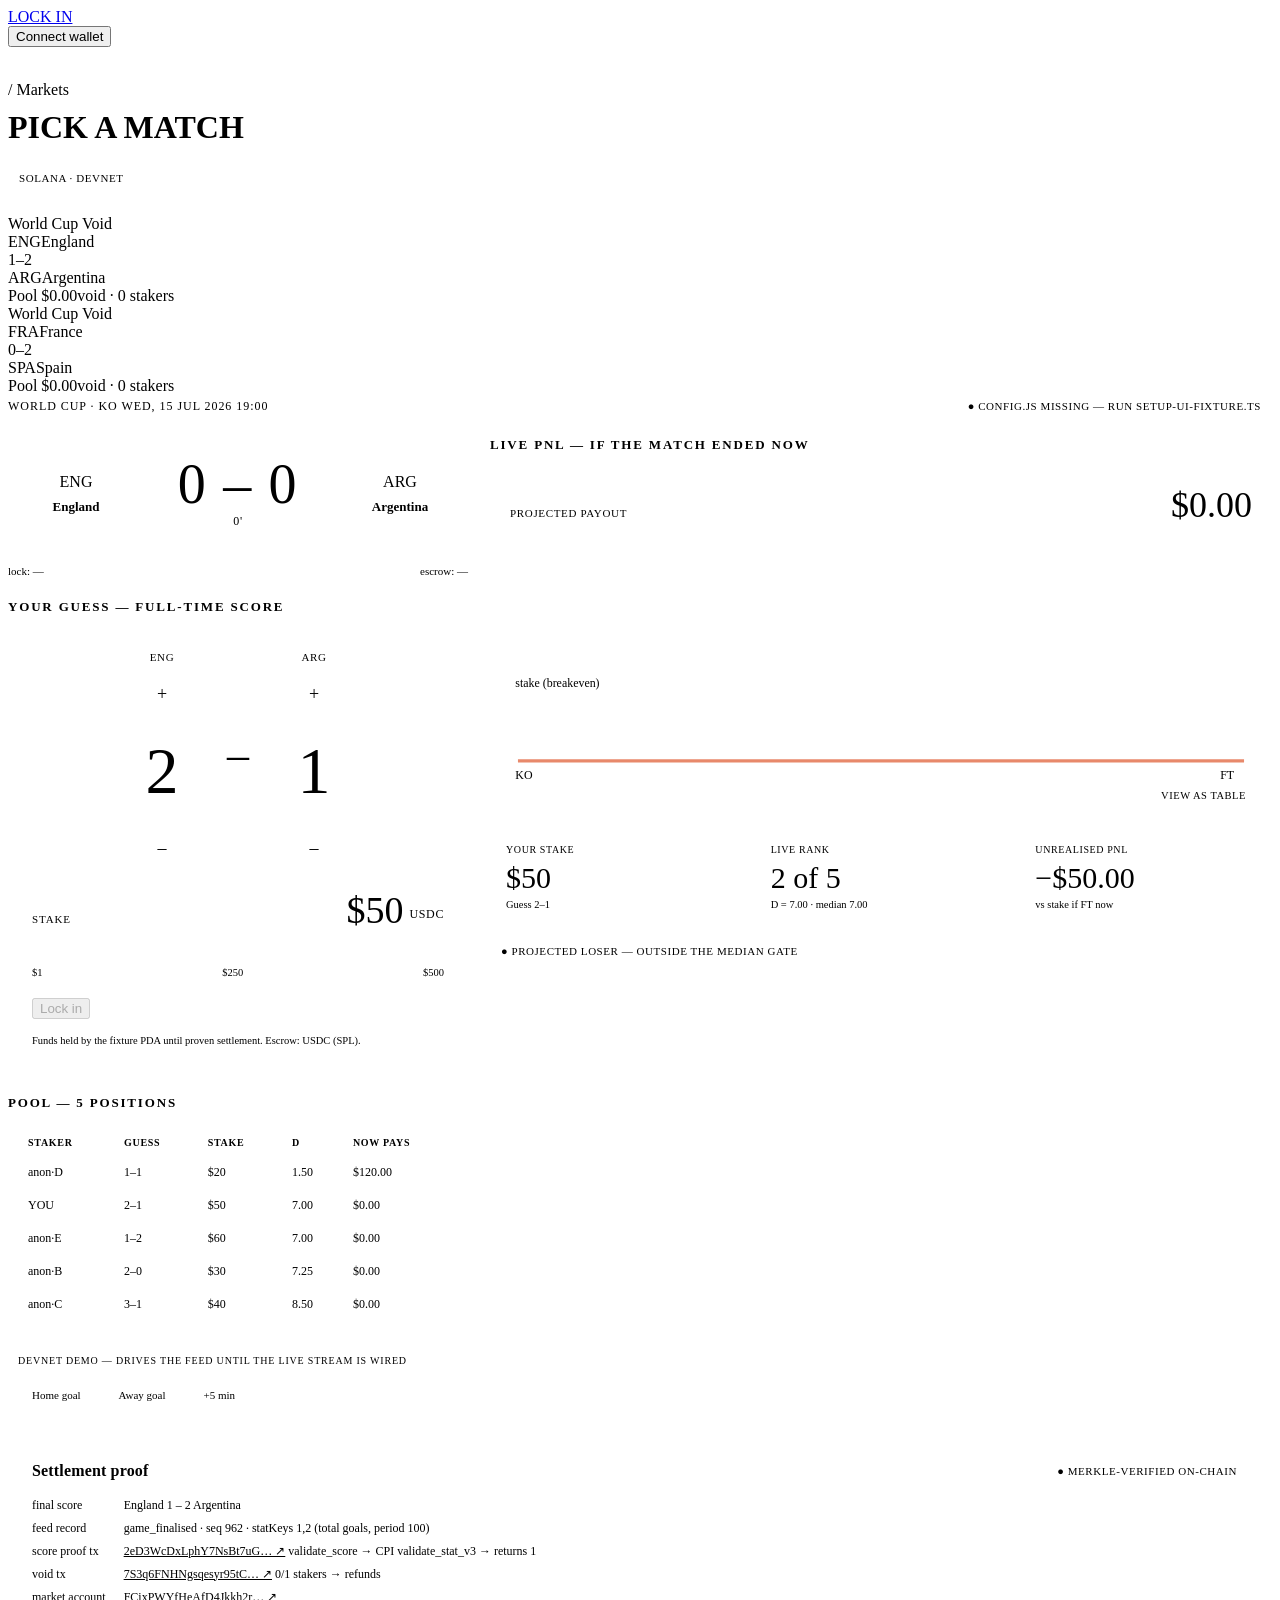
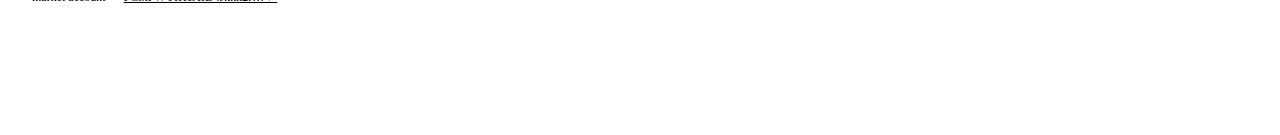
==== app/ui/app.html @ 77ba132b "Markets: drop demo/sample, sort live-first; fix wallet connect; wire crest logos - loadMarkets filte" ====
<!DOCTYPE html>
<html lang="en">
<head>
<meta charset="UTF-8">
<meta name="viewport" content="width=device-width, initial-scale=1.0">
<title>Lock In — markets</title>
<link rel="preconnect" href="https://fonts.googleapis.com">
<link rel="preconnect" href="https://api.fontshare.com" crossorigin>
<link href="https://fonts.googleapis.com/css2?family=Bebas+Neue&family=IBM+Plex+Mono:wght@400;500&display=swap" rel="stylesheet">
<link href="https://api.fontshare.com/v2/css?f[]=clash-display@400,500,600,700&display=swap" rel="stylesheet">
<link rel="stylesheet" href="style.css">
<style>
  .page{padding:34px 0 100px;}
  .empty{font-family:var(--mono);font-size:13px;color:var(--loss);padding:22px;border:1px solid var(--loss-dim);border-radius:14px;background:var(--loss-dim);}

  /* ---- crest logos (drop img/crest/<team-slug>.png; monogram shows until then) ---- */
  .crest{overflow:hidden;position:relative;}
  .crest .crest-logo{width:100%;height:100%;object-fit:contain;padding:7px;}
  .crest.noimg::after{content:attr(data-code);font-family:var(--display);}
  .crest.lg .crest-logo{padding:9px;}

  /* ---- badges the engine toggles (win / lose / neutral) ---- */
  .badge{display:inline-flex;align-items:center;gap:7px;font-family:var(--mono);font-size:11px;letter-spacing:.05em;
    padding:5px 11px;border-radius:20px;text-transform:uppercase;border:1px solid var(--line-2);color:var(--muted);background:var(--surface-2);}
  .badge.win{color:var(--accent);border-color:var(--accent-line);background:var(--accent-dim);}
  .badge.lose{color:var(--loss);border-color:var(--loss-dim);background:var(--loss-dim);}
  .badge.neutral{color:var(--muted);}

  /* ---- detail ---- */
  #detail{margin-top:var(--gap-section);scroll-margin-top:84px;}
  .mode-row{display:flex;align-items:center;justify-content:space-between;gap:14px;flex-wrap:wrap;margin-bottom:20px;}
  .mode-row .comp{font-family:var(--mono);font-size:12px;letter-spacing:.08em;text-transform:uppercase;color:var(--muted);}
  .app-grid{display:grid;grid-template-columns:minmax(0,460px) 1fr;gap:22px;align-items:start;}
  @media(max-width:940px){.app-grid{grid-template-columns:1fr;}}

  /* ---- scoreboard strip (signature) ---- */
  .scoreboard{
    background:var(--surface);border:1px solid var(--line);border-radius:var(--radius-lg);
    padding:22px 20px;display:flex;align-items:center;justify-content:space-between;gap:14px;margin-bottom:14px;
  }
  .team-mini{display:flex;flex-direction:column;align-items:center;gap:9px;width:96px;}
  .team-mini .tname{font-family:var(--sans);font-weight:600;font-size:13px;color:var(--text);text-align:center;line-height:1.15;}
  .board{text-align:center;}
  .live-score{font-family:var(--display);font-size:56px;line-height:.9;letter-spacing:.03em;}
  .clock{font-family:var(--mono);font-size:12px;color:var(--accent);display:block;margin-top:4px;letter-spacing:.06em;}
  .board-line{display:flex;gap:16px;justify-content:space-between;font-family:var(--mono);font-size:11px;color:var(--muted);margin-top:6px;}
  .board-line span b{color:var(--text);font-weight:500;}

  .section-label{font-family:var(--sans);font-weight:600;font-size:13px;letter-spacing:.14em;text-transform:uppercase;color:var(--muted);margin:22px 0 12px;}

  /* ---- picker ---- */
  .stake-card{background:var(--surface);border:1px solid var(--line);border-radius:var(--radius-lg);padding:24px;}
  .picker-row{display:flex;align-items:center;justify-content:center;gap:28px;}
  .picker-col{display:flex;flex-direction:column;align-items:center;gap:12px;}
  .picker-team{font-family:var(--mono);font-size:11px;color:var(--muted);letter-spacing:.06em;text-transform:uppercase;}
  .glide-btn{
    width:46px;height:38px;border-radius:10px;border:1px solid var(--line-2);cursor:pointer;
    background:var(--surface-2);color:var(--text);font-family:var(--display);font-size:18px;line-height:1;
    display:flex;align-items:center;justify-content:center;transition:border-color .14s,background .14s,color .14s;
  }
  .glide-btn:hover{border-color:var(--accent-line);color:var(--accent);}
  .glide-btn:active{background:var(--accent-dim);}
  .digit-shell{width:74px;height:92px;border-radius:14px;background:var(--bg-2);border:1px solid var(--line-2);
    display:flex;align-items:center;justify-content:center;overflow:hidden;}
  .digit{font-family:var(--display);font-size:66px;line-height:1;transition:transform .18s cubic-bezier(.2,.9,.3,1),opacity .18s;}
  .digit.rolling{transform:translateY(-16px);opacity:0;}
  .dash-sep{font-family:var(--display);font-size:44px;color:var(--muted-2);padding-bottom:8px;}

  /* ---- stake slider ---- */
  .stake-block{margin-top:24px;}
  .stake-head{display:flex;align-items:baseline;justify-content:space-between;margin-bottom:12px;}
  .stake-head .lab{font-family:var(--mono);font-size:11px;letter-spacing:.08em;text-transform:uppercase;color:var(--muted);}
  .stake-head .amt{font-family:var(--display);font-size:38px;line-height:1;}
  .stake-head .amt .u{font-family:var(--mono);font-size:12px;color:var(--accent);vertical-align:middle;margin-left:6px;letter-spacing:.05em;}
  input[type=range]{-webkit-appearance:none;appearance:none;width:100%;height:6px;border-radius:20px;background:var(--surface-2);outline:none;border:1px solid var(--line);}
  input[type=range]::-webkit-slider-thumb{-webkit-appearance:none;appearance:none;width:22px;height:22px;border-radius:50%;background:var(--accent);cursor:pointer;border:3px solid var(--bg);}
  input[type=range]::-moz-range-thumb{width:22px;height:22px;border-radius:50%;background:var(--accent);cursor:pointer;border:3px solid var(--bg);}
  input[type=range]:disabled{opacity:.5;}
  .slider-scale{display:flex;justify-content:space-between;font-family:var(--mono);font-size:10.5px;color:var(--muted-2);margin-top:8px;}
  .lock-note{margin-top:14px;font-family:var(--mono);font-size:10.5px;color:var(--muted-2);line-height:1.5;}

  /* ---- leaderboard ---- */
  .lb{width:100%;border-collapse:collapse;font-family:var(--mono);font-size:12px;}
  .lb th{font-size:10px;color:var(--muted-2);text-transform:uppercase;letter-spacing:.07em;text-align:left;padding:8px 10px;border-bottom:1px solid var(--line);}
  .lb td{padding:9px 10px;border-bottom:1px solid var(--line);color:var(--muted);}
  .lb tr:last-child td{border-bottom:none;}
  .lb tr.you td{color:var(--text);background:var(--accent-dim);}
  .lb .pos-ind{color:var(--accent);} .lb .neg-ind{color:var(--loss);}

  .demo-controls{margin-top:18px;padding-top:16px;border-top:1px solid var(--line);display:flex;gap:10px;flex-wrap:wrap;align-items:center;}
  .demo-controls .tag{font-family:var(--mono);font-size:10px;color:var(--muted-2);width:100%;margin-bottom:4px;text-transform:uppercase;letter-spacing:.08em;}
  .demo-btn{font-family:var(--mono);font-size:11px;padding:9px 14px;border-radius:9px;background:var(--surface-2);color:var(--muted);border:1px solid var(--line-2);cursor:pointer;transition:color .14s,border-color .14s;}
  .demo-btn:hover{color:var(--text);border-color:var(--muted);}

  /* ---- chart ---- */
  .graph-card{background:var(--surface);border:1px solid var(--line);border-radius:var(--radius-lg);padding:22px 20px 12px;position:relative;overflow:hidden;}
  .graph-card.flash-win::before,.graph-card.flash-lose::before{content:'';position:absolute;inset:0;pointer-events:none;animation:flash-fade .7s ease-out;}
  .graph-card.flash-win::before{background:var(--accent-dim);}
  .graph-card.flash-lose::before{background:var(--loss-dim);}
  @keyframes flash-fade{from{opacity:.7;}to{opacity:0;}}
  .graph-head{display:flex;justify-content:space-between;align-items:baseline;margin-bottom:10px;}
  .graph-head .label{font-family:var(--mono);font-size:11px;color:var(--muted);letter-spacing:.06em;text-transform:uppercase;}
  .graph-head .value{font-family:var(--display);font-size:36px;line-height:1;}
  .value.pos{color:var(--accent);} .value.neg{color:var(--loss);}
  svg{display:block;width:100%;height:auto;}
  .breakeven-line{stroke:var(--muted-2);stroke-width:1;stroke-dasharray:3 4;}
  .pnl-area{opacity:.5;}
  .pnl-line{fill:none;stroke-width:2.5;}
  .goal-marker{stroke:var(--text);stroke-width:1;stroke-dasharray:2 3;opacity:.4;}
  .goal-label{font-family:var(--mono);font-size:9px;fill:var(--muted);}
  .axis-label{font-family:var(--mono);font-size:9px;fill:var(--muted-2);}
  .crosshair{stroke:var(--muted);stroke-width:1;stroke-dasharray:2 2;opacity:0;}
  .hover-dot{fill:var(--text);stroke:var(--bg);stroke-width:2;r:4;opacity:0;}
  .chart-tip{position:absolute;pointer-events:none;opacity:0;transition:opacity .1s;background:var(--surface-2);border:1px solid var(--line-2);
    border-radius:9px;padding:7px 11px;font-family:var(--mono);font-size:11px;color:var(--text);white-space:nowrap;z-index:5;}
  .chart-tip .t-min{color:var(--muted);}
  .chart-actions{display:flex;justify-content:flex-end;margin-top:4px;}
  .link-btn{background:none;border:none;color:var(--muted-2);font-family:var(--mono);font-size:10.5px;cursor:pointer;letter-spacing:.05em;text-transform:uppercase;}
  .link-btn:hover{color:var(--muted);}
  .pnl-table{width:100%;border-collapse:collapse;font-family:var(--mono);font-size:11.5px;margin-top:8px;display:none;}
  .pnl-table th,.pnl-table td{text-align:right;padding:6px 9px;border-bottom:1px solid var(--line);color:var(--muted);}
  .pnl-table th{color:var(--muted-2);text-transform:uppercase;font-size:10px;letter-spacing:.06em;}
  .pnl-table td:first-child,.pnl-table th:first-child{text-align:left;}

  /* ---- stat cards ---- */
  .card-row{display:grid;grid-template-columns:repeat(3,1fr);gap:12px;margin-top:14px;}
  @media(max-width:520px){.card-row{grid-template-columns:1fr;}}
  .pnl-card{background:var(--surface);border:1px solid var(--line);border-radius:14px;padding:16px;}
  .pnl-card .k{font-family:var(--mono);font-size:10px;color:var(--muted);letter-spacing:.06em;text-transform:uppercase;margin-bottom:8px;}
  .pnl-card .v{font-family:var(--display);font-size:30px;line-height:1;}
  .pnl-card .v.pos{color:var(--accent);} .pnl-card .v.neg{color:var(--loss);}
  .pnl-card .sub{font-size:10.5px;color:var(--muted-2);margin-top:6px;font-family:var(--mono);}

  /* ---- proof (bottom) ---- */
  #proofPanel{margin-top:22px;}
  .proof-inner{background:var(--surface);border:1px solid var(--line);border-radius:var(--radius-lg);padding:22px 24px;font-family:var(--mono);font-size:12px;}
  .proof-head{display:flex;justify-content:space-between;align-items:center;margin-bottom:16px;gap:12px;flex-wrap:wrap;}
  .proof-head .t{font-family:var(--sans);font-weight:600;font-size:16px;letter-spacing:.01em;color:var(--text);}
  #proofRows{display:grid;grid-template-columns:auto 1fr;gap:8px 18px;color:var(--muted);word-break:break-all;}

  /* ---- wallet + toast ---- */
  .wallet-chip{display:inline-flex;align-items:center;gap:9px;background:var(--surface-2);border:1px solid var(--line-2);border-radius:11px;padding:9px 14px;font-family:var(--mono);font-size:12px;color:var(--text);}
  .wallet-chip .dot{width:7px;height:7px;border-radius:50%;background:var(--accent);}
  .wallet-chip button{background:none;border:none;color:var(--muted-2);cursor:pointer;font-size:14px;padding:0 0 0 4px;}
  .toast{position:fixed;bottom:26px;left:50%;transform:translateX(-50%) translateY(8px);background:var(--surface-2);border:1px solid var(--line-2);
    border-radius:12px;padding:13px 20px;font-family:var(--mono);font-size:12px;color:var(--text);opacity:0;pointer-events:none;
    transition:opacity .2s,transform .2s;z-index:100;max-width:90vw;}
  .toast.show{opacity:1;transform:translateX(-50%) translateY(0);}

  /* ---- small screens: keep everything inside the viewport ---- */
  @media(max-width:520px){
    .match{padding:18px;}
    .match-teams{gap:10px;}
    .match-score{min-width:50px;font-size:30px;}
    .match-side .tname{font-size:14px;}
    .lb{font-size:11px;} .lb th,.lb td{padding:7px 6px;}
    .lb-wrap{overflow-x:auto;-webkit-overflow-scrolling:touch;}
    .digit-shell{width:64px;height:80px;} .digit{font-size:56px;}
  }
</style>
</head>
<body>

<nav class="nav">
  <div class="container nav-inner">
    <a href="index.html" class="logo"><span class="mark"></span>LOCK&nbsp;IN</a>
    <div class="nav-links">
      <span id="walletArea">
        <button class="btn ghost sm" id="connectBtn" onclick="connectWallet()">Connect wallet</button>
      </span>
    </div>
  </div>
</nav>

<div class="container page">

  <!-- ============ MARKET LIST ============ -->
  <div class="head-row" style="margin-bottom:26px;">
    <div>
      <span class="eyebrow"><span class="tick">/</span> Markets</span>
      <h1 class="section-title" style="margin-top:10px;">PICK A MATCH</h1>
    </div>
    <span class="badge neutral" id="listNet">Solana · Devnet</span>
  </div>

  <div class="match-grid" id="marketList">
    <div class="empty">Loading markets…</div>
  </div>

  <!-- ============ DETAIL (opens when a match is chosen) ============ -->
  <section id="detail">
    <div class="mode-row">
      <span class="comp" id="compLabel">World Cup 2026</span>
      <span class="badge neutral" id="marketStatus">● reading chain…</span>
    </div>

    <div class="app-grid">

      <!-- LEFT: scoreboard + your position -->
      <div>
        <div class="scoreboard">
          <div class="team-mini"><span class="crest crest-h">MEX</span><span class="tname">Mexico</span></div>
          <div class="board">
            <div class="live-score" id="liveScoreDisplay">1 – 0</div>
            <span class="clock" id="clockDisplay">62'</span>
          </div>
          <div class="team-mini"><span class="crest crest-a">USA</span><span class="tname">United States</span></div>
        </div>
        <div class="board-line">
          <span id="marketLock">lock: —</span>
          <span id="marketEscrow">escrow: —</span>
        </div>

        <div class="section-label">Your guess — full-time score</div>
        <div class="stake-card">
          <div class="picker-row">
            <div class="picker-col">
              <span class="picker-team">MEX</span>
              <button class="glide-btn" onclick="adjust('home',1)" aria-label="home up">+</button>
              <div class="digit-shell"><span class="digit" id="homeDigit">2</span></div>
              <button class="glide-btn" onclick="adjust('home',-1)" aria-label="home down">–</button>
            </div>
            <div class="dash-sep">–</div>
            <div class="picker-col">
              <span class="picker-team">USA</span>
              <button class="glide-btn" onclick="adjust('away',1)" aria-label="away up">+</button>
              <div class="digit-shell"><span class="digit" id="awayDigit">1</span></div>
              <button class="glide-btn" onclick="adjust('away',-1)" aria-label="away down">–</button>
            </div>
          </div>

          <div class="stake-block">
            <div class="stake-head">
              <span class="lab">Stake</span>
              <span class="amt">$<span id="stakeVal">50</span><span class="u">USDC</span></span>
            </div>
            <input type="range" id="stakeInput" min="1" max="500" step="1" value="50" oninput="onStakeChange()">
            <div class="slider-scale"><span>$1</span><span>$250</span><span>$500</span></div>
            <button class="btn block" id="lockBtn" onclick="lockGuess()" style="margin-top:20px;">Lock in</button>
            <div class="lock-note">Funds held by the fixture PDA until proven settlement. Escrow: USDC (SPL).</div>
          </div>
        </div>

        <div class="section-label" id="poolLabel">Pool — 5 positions</div>
        <div class="card" style="padding:6px 10px;">
          <div class="lb-wrap">
          <table class="lb" id="lbTable">
            <thead><tr><th>Staker</th><th>Guess</th><th>Stake</th><th>D</th><th>Now pays</th></tr></thead>
            <tbody id="lbBody"></tbody>
          </table>
          </div>
          <div class="demo-controls">
            <span class="tag">Devnet demo — drives the feed until the live stream is wired</span>
            <button class="demo-btn" id="demoHomeBtn" onclick="simulateGoal('home')">Home goal</button>
            <button class="demo-btn" id="demoAwayBtn" onclick="simulateGoal('away')">Away goal</button>
            <button class="demo-btn" onclick="advanceClock()">+5 min</button>
          </div>
        </div>
      </div>

      <!-- RIGHT: live PnL -->
      <div>
        <div class="section-label" style="margin-top:0;">Live PnL — if the match ended now</div>
        <div class="graph-card" id="graphCard">
          <div class="graph-head">
            <span class="label">Projected payout</span>
            <span class="value pos" id="graphValue">+$0.00</span>
          </div>
          <div style="position:relative;">
            <svg viewBox="0 0 560 190" id="pnlSvg">
              <defs>
                <linearGradient id="fillGrad" x1="0" y1="0" x2="0" y2="1">
                  <stop offset="0%" stop-color="#37E37E" stop-opacity="0.25"/>
                  <stop offset="100%" stop-color="#37E37E" stop-opacity="0"/>
                </linearGradient>
              </defs>
              <line class="breakeven-line" x1="0" y1="120" x2="560" y2="120"/>
              <text x="4" y="116" class="axis-label">stake (breakeven)</text>
              <g id="goalMarks"></g>
              <path id="pnlArea" class="pnl-area" fill="url(#fillGrad)" d=""/>
              <path id="pnlLine" class="pnl-line" stroke="#37E37E" d=""/>
              <line id="crossV" class="crosshair" x1="0" y1="12" x2="0" y2="172"/>
              <circle id="hoverDot" class="hover-dot" cx="0" cy="0"/>
              <text x="4" y="186" class="axis-label">KO</text>
              <text x="536" y="186" class="axis-label">FT</text>
              <rect id="hitLayer" x="0" y="0" width="560" height="190" fill="transparent"/>
            </svg>
            <div class="chart-tip" id="chartTip"></div>
          </div>
          <div class="chart-actions">
            <button class="link-btn" onclick="toggleTable()" id="tableToggle">View as table</button>
          </div>
          <table class="pnl-table" id="pnlTable">
            <thead><tr><th>Minute</th><th>Score</th><th>Payout</th><th>PnL</th></tr></thead>
            <tbody id="pnlTableBody"></tbody>
          </table>
        </div>

        <div class="card-row">
          <div class="pnl-card">
            <div class="k">Your stake</div>
            <div class="v" id="stakeCard">$50</div>
            <div class="sub" id="guessCard">Guess 2–1</div>
          </div>
          <div class="pnl-card">
            <div class="k">Live rank</div>
            <div class="v pos" id="rankValue">—</div>
            <div class="sub" id="rankSub">—</div>
          </div>
          <div class="pnl-card">
            <div class="k">Unrealised PnL</div>
            <div class="v" id="pnlCard">—</div>
            <div class="sub">vs stake if FT now</div>
          </div>
        </div>

        <div style="margin-top:14px;"><span class="badge neutral" id="statusBadge">● waiting for first render</span></div>
      </div>
    </div>

    <!-- proof at the very bottom -->
    <div id="proofPanel" style="display:none;">
      <div class="proof-inner">
        <div class="proof-head">
          <span class="t">Settlement proof</span>
          <span class="badge win">● Merkle-verified on-chain</span>
        </div>
        <div id="proofRows"></div>
      </div>
    </div>
  </section>

</div>

<div class="toast" id="toast"></div>

<script src="web3.iife.min.js"></script>
<script src="config.js"></script>
<script>
/* ================= wallet (connect wallet — no email/Google) ================= */
let walletPubkey = null;
const C = window.PP_CONFIG || {};
const W3 = window.solanaWeb3;
const DEVNET_RPC = C.RPC || "https://api.devnet.solana.com";
const conn = W3 ? new W3.Connection(DEVNET_RPC, "confirmed") : null;

const TOKEN_PROGRAM = W3 && new W3.PublicKey("TokenkegQfeZyiNwAJbNbGKPFXCWuBvf9Ss623VQ5DA");
const ATA_PROGRAM   = W3 && new W3.PublicKey("ATokenGPvbdGVxr1b2hvZbsiqW5xWH25efTNsLJA8knL");

function u64le(n){ const b=new Uint8Array(8); new DataView(b.buffer).setBigUint64(0,BigInt(n),true); return b; }
function ataFor(owner,mint){
  return W3.PublicKey.findProgramAddressSync(
    [owner.toBytes(),TOKEN_PROGRAM.toBytes(),mint.toBytes()],ATA_PROGRAM)[0];
}
function ixCreateAtaIdempotent(payer,ata,owner,mint){
  return new W3.TransactionInstruction({programId:ATA_PROGRAM,keys:[
    {pubkey:payer,isSigner:true,isWritable:true},{pubkey:ata,isSigner:false,isWritable:true},
    {pubkey:owner,isSigner:false,isWritable:false},{pubkey:mint,isSigner:false,isWritable:false},
    {pubkey:W3.SystemProgram.programId,isSigner:false,isWritable:false},
    {pubkey:TOKEN_PROGRAM,isSigner:false,isWritable:false}],data:new Uint8Array([1])});
}
function ixMintTo(mint,dest,authority,amount){
  const data=new Uint8Array(9); data[0]=7; data.set(u64le(amount),1);
  return new W3.TransactionInstruction({programId:TOKEN_PROGRAM,keys:[
    {pubkey:mint,isSigner:false,isWritable:true},{pubkey:dest,isSigner:false,isWritable:true},
    {pubkey:authority,isSigner:true,isWritable:false}],data});
}
function ixStake(staker,fixture,position,stakerUsdc,escrow,gh,ga,amount){
  const data=new Uint8Array(18);
  data.set([206,176,202,18,200,209,179,108],0); // anchor disc: global:stake
  data[8]=gh; data[9]=ga; data.set(u64le(amount),10);
  return new W3.TransactionInstruction({programId:new W3.PublicKey(C.PROGRAM_ID),keys:[
    {pubkey:staker,isSigner:true,isWritable:true},{pubkey:fixture,isSigner:false,isWritable:true},
    {pubkey:position,isSigner:false,isWritable:true},{pubkey:stakerUsdc,isSigner:false,isWritable:true},
    {pubkey:escrow,isSigner:false,isWritable:true},{pubkey:TOKEN_PROGRAM,isSigner:false,isWritable:false},
    {pubkey:W3.SystemProgram.programId,isSigner:false,isWritable:false}],data});
}

function getProvider(){
  if (window.phantom?.solana?.isPhantom) return window.phantom.solana;
  if (window.solana?.isPhantom) return window.solana;
  if (window.solflare?.isSolflare) return window.solflare;
  return null;
}
async function connectWallet(){
  const provider = getProvider();
  if (!provider){
    // Mobile browsers don't inject a wallet. Re-open THIS page inside Phantom's in-app
    // browser (which injects the provider), instead of dumping the user on phantom.app.
    const isMobile=/Android|iPhone|iPad|iPod|Mobile/i.test(navigator.userAgent||'');
    if(isMobile){
      window.location.href='https://phantom.app/ul/browse/'+encodeURIComponent(window.location.href)+'?ref='+encodeURIComponent(window.location.origin);
      return;
    }
    toast("No Solana wallet detected. Install the Phantom or Solflare extension, unlock it, then reload.");
    return;
  }
  try{
    const resp = await provider.connect();
    walletPubkey = (resp.publicKey ?? provider.publicKey).toString();
    renderWallet();
    toast("Wallet connected — devnet");
    fetchSolBalance();
    checkExistingPosition();
  }catch(e){ toast("Connection cancelled."); }
}
/* If this wallet already staked on the fixture, reflect it instead of offering a re-stake. */
async function checkExistingPosition(){
  if(!W3 || !C.PROGRAM_ID || !walletPubkey || !MARKET) return;
  try{
    const user=new W3.PublicKey(walletPubkey);
    const [position]=W3.PublicKey.findProgramAddressSync(
      [new TextEncoder().encode("stake"),u64le(MARKET.fixtureId),user.toBytes()],
      new W3.PublicKey(C.PROGRAM_ID));
    const acc=await conn.getAccountInfo(position);
    if(!acc) return;
    // StakePosition layout: disc(8) fixture(32) staker(32) gh(1) ga(1) stake u64(8)…
    const d=acc.data;
    homeGuess=d[72]; awayGuess=d[73];
    yourStake=Number(new DataView(d.buffer,d.byteOffset+74,8).getBigUint64(0,true))/1e6;
    locked=true;
    document.getElementById('homeDigit').textContent=homeGuess;
    document.getElementById('awayDigit').textContent=awayGuess;
    document.getElementById('stakeInput').value=yourStake;
    document.getElementById('stakeVal').textContent=yourStake;
    document.getElementById('stakeInput').disabled=true;
    const btn=document.getElementById('lockBtn');
    btn.disabled=true; btn.textContent='Locked ✓';
    toast(`Position found on-chain: ${homeGuess}–${awayGuess} for $${yourStake}`);
    render(false);
  }catch(_){}
}
function disconnectWallet(){
  const provider = getProvider();
  provider?.disconnect?.();
  walletPubkey = null;
  document.getElementById('walletArea').innerHTML =
    '<button class="btn ghost sm" id="connectBtn" onclick="connectWallet()">Connect wallet</button>';
}
function renderWallet(){
  const short = walletPubkey.slice(0,4) + "…" + walletPubkey.slice(-4);
  document.getElementById('walletArea').innerHTML =
    `<span class="wallet-chip"><span class="dot"></span>${short}<span id="solBal" style="color:var(--muted);"></span>
     <button title="Disconnect" onclick="disconnectWallet()">✕</button></span>`;
}
async function fetchSolBalance(){
  try{
    const r = await fetch(DEVNET_RPC, {method:"POST",headers:{"Content-Type":"application/json"},
      body:JSON.stringify({jsonrpc:"2.0",id:1,method:"getBalance",params:[walletPubkey]})});
    const j = await r.json();
    const sol = (j.result?.value ?? 0)/1e9;
    const el = document.getElementById('solBal');
    if (el) el.textContent = " · " + sol.toFixed(2) + " SOL";
  }catch(_){}
}

/* ================= engine (faithful float port of engine.ts) ================= */
const P=4.0, WGD=1.0, WTG=0.5, WCS=0.25, CAPGD=3, CAPTG=4;   // DistParams
const GAMMA=6, TAKE_BPS=2000, CAP_MULTIPLE=5;                 // PayoutParams
const sign = gd => gd>0?1:gd<0?-1:0;

function distanceA(gh,ga,ah,aa){
  const gdG=gh-ga, gdA=ah-aa, tgG=gh+ga, tgA=ah+aa;
  const correct = sign(gdG)===sign(gdA)?1:0;
  const dGD=Math.min(Math.abs(gdG-gdA),CAPGD);
  const dTG=Math.min(Math.abs(tgG-tgA),CAPTG);
  const cs=(Math.abs((ga===0)-(aa===0))+Math.abs((gh===0)-(ah===0)));
  return (1-correct)*P + WGD*dGD + WTG*dTG + WCS*cs;
}
/* Trepa settle: median gate, coalition mode, accuracy weights, cap water-fill. */
function settle(pos){
  const n=pos.length, total=pos.reduce((s,p)=>s+p.stake,0);
  const out=pos.map(p=>({isWinner:false,a:0,gain:0,payout:p.stake}));
  if (n<=1) return {void:'FewerThanTwo',outcomes:out,medianD:0};
  const ds=[...pos.map(p=>p.d)].sort((a,b)=>a-b);
  if (Math.abs(ds[0]-ds[n-1])<1e-9) return {void:'AllEqualD',outcomes:out,medianD:0};
  const minD=ds[0], countAtMin=pos.filter(p=>Math.abs(p.d-minD)<1e-9).length;
  const coalition=countAtMin*2>=n;
  const medianD=ds[Math.floor((n+1)/2)-1];
  pos.forEach((p,i)=>{ out[i].isWinner = coalition ? Math.abs(p.d-minD)<1e-9 : p.d<medianD-1e-9; });
  pos.forEach((p,i)=>{ if(out[i].isWinner){ const r=medianD===0?0:p.d/medianD; out[i].a=Math.pow(1/(1+r),GAMMA);} });
  const losers=pos.reduce((s,p,i)=>s+(out[i].isWinner?0:p.stake),0);
  let remaining=losers*(10000-TAKE_BPS)/10000;
  const winners=out.map((o,i)=>o.isWinner?i:-1).filter(i=>i>=0);
  const capped=new Array(n).fill(false);
  for(let round=0;round<10;round++){
    const un=winners.filter(i=>!capped[i]);
    const sumA=un.reduce((s,i)=>s+out[i].a,0);
    if(!un.length||sumA===0){break;}
    const alpha=remaining/sumA; let any=false;
    for(const i of un){ const naive=alpha*out[i].a, cap=pos[i].stake*CAP_MULTIPLE;
      if(naive>cap){ out[i].gain=cap; capped[i]=true; remaining-=cap; any=true; } }
    if(!any){ for(const i of un) out[i].gain=alpha*out[i].a; remaining=0; break; }
  }
  pos.forEach((p,i)=>{ out[i].payout = out[i].isWinner ? p.stake+out[i].gain : 0; });
  return {void:null,outcomes:out,medianD};
}

/* ================= match state ================= */
let homeGuess=2, awayGuess=1, yourStake=50, locked=false;
let homeLive=1, awayLive=0, minute=62;
const field=[ // the §7 reference pool (matches the proven on-chain e2e)
  {name:'C',gh:3,ga:1,stake:40},
  {name:'B',gh:2,ga:0,stake:30},
  {name:'D',gh:1,ga:1,stake:20},
  {name:'E',gh:1,ga:2,stake:60},
];
let history=[], goals=[];

function adjust(side,dir){
  if(locked) return;
  if(side==='home') homeGuess=Math.max(0,Math.min(9,homeGuess+dir));
  else awayGuess=Math.max(0,Math.min(9,awayGuess+dir));
  rollDigit(side==='home'?'homeDigit':'awayDigit', side==='home'?homeGuess:awayGuess);
  render(false);
}
function rollDigit(id,val){
  const el=document.getElementById(id);
  el.classList.add('rolling');
  setTimeout(()=>{el.textContent=val;el.classList.remove('rolling');},160);
}
function onStakeChange(){
  if(locked) return;
  yourStake=Math.max(1,Math.min(10000,Number(document.getElementById('stakeInput').value)||50));
  document.getElementById('stakeInput').value=yourStake;
  document.getElementById('stakeVal').textContent=yourStake;
  render(false);
}

/* ---- markets come from the listing agent (fixtures.json) ---- */
let MARKET = null;

const code = s => (s||'?').replace(/[^A-Za-z0-9]/g,'').slice(0,3).toUpperCase() || '?';
const slug = s => (s||'').toLowerCase().replace(/[^a-z0-9]+/g,'-').replace(/(^-|-$)/g,'');
// crest: try img/crest/<slug>.png, fall back to a monogram if the logo isn't there yet
function crestImg(name,extra){
  return `<span class="crest ${extra||''}" data-code="${code(name)}"><img class="crest-logo" src="img/crest/${slug(name)}.png" alt="" loading="lazy" onerror="this.closest('.crest').classList.add('noimg');this.remove();"></span>`;
}
function setCrest(el,name){
  if(!el) return;
  el.setAttribute('data-code',code(name)); el.classList.remove('noimg');
  el.innerHTML=`<img class="crest-logo" src="img/crest/${slug(name)}.png" alt="" onerror="this.closest('.crest').classList.add('noimg');this.remove();">`;
}
// a market is "demo/sample" if it's devnet test data, not a real fixture
const isDemoMarket = m =>
  /devnet|demo|sample|monitor|test/i.test(m.competition||'') ||
  (Number(m.homeId)===0 && Number(m.awayId)===0);
const stateRank = m => ({live:0,open:1,settled:2,void:3}[marketStateOf(m).cls] ?? 4);
function marketStateOf(m){
  const s = m.state || 'Open';
  if(s==='Settled') return {cls:'settled', label:'Settled'};
  if(s==='Void')    return {cls:'void',    label:'Void'};
  if(s==='Locked'||s==='ScoreValidated'||s==='DistancesComputed'||s==='MedianVerified')
                    return {cls:'live',    label:'In play'};
  return {cls:'open', label:'Open'};
}
function marketCardHTML(m,i){
  const st=marketStateOf(m);
  const settled = st.cls==='settled' || st.cls==='void';
  const hasScore = m.actualHome!==undefined && m.actualHome!==null;
  const scoreHTML = settled && hasScore
    ? `${m.actualHome}<span class="sep">–</span>${m.actualAway}`
    : `vs`;
  let foot;
  if(st.cls==='open')      foot = `locks in <b data-lock="${m.lockTime||0}">—</b>`;
  else if(st.cls==='live') foot = `in play`;
  else if(st.cls==='void') foot = `void · 0 stakers`;
  else                     foot = `final · proven`;
  const pool = ((m.totalPool||0)/1e6);
  return `<div class="match" data-i="${i}">
    <div class="match-top">
      <span class="match-comp">${(m.competition||'Match')}</span>
      <span class="pill ${st.cls}"><span class="dot"></span>${st.label}</span>
    </div>
    <div class="match-teams">
      <div class="match-side">${crestImg(m.home)}<span class="tname">${(m.home||'Home')}</span></div>
      <div class="match-score${settled&&hasScore?'':' tbd'}">${scoreHTML}</div>
      <div class="match-side away">${crestImg(m.away)}<span class="tname">${(m.away||'Away')}</span></div>
    </div>
    <div class="match-foot"><span>Pool $${pool.toFixed(pool>=100?0:2)}</span><span class="countdown">${foot}</span></div>
  </div>`;
}

let CARD_MARKETS=[];
async function loadMarkets(){
  let markets=[];
  try{ const r=await fetch("fixtures.json",{cache:"no-store"}); if(r.ok) markets=(await r.json()).markets??[]; }catch(_){}
  const list=document.getElementById('marketList'), detail=document.getElementById('detail');
  markets=markets.filter(m=>!isDemoMarket(m));           // real fixtures only — no demo/sample
  markets.sort((a,b)=>{                                   // live → upcoming(soonest) → finished(recent)
    const r=stateRank(a)-stateRank(b); if(r) return r;
    const ka=a.kickoff||(a.lockTime||0)*1000, kb=b.kickoff||(b.lockTime||0)*1000;
    return stateRank(a)<=1 ? ka-kb : kb-ka;
  });
  CARD_MARKETS=markets;
  if(!markets.length){
    list.innerHTML='<div class="empty">No live markets yet — the listing agent opens a market automatically as soon as a fixture goes live on the feed.</div>';
    detail.style.display='none'; return;
  }
  detail.style.display='';
  list.innerHTML=markets.map((m,i)=>marketCardHTML(m,i)).join('');
  const cards=list.querySelectorAll('.match');
  cards.forEach(el=>el.onclick=()=>selectMarket(markets[Number(el.dataset.i)],el,true));
  updateCardTimers();
  // open on the first live/stakeable market
  const di=Math.max(0,markets.findIndex(m=>['live','open'].includes(marketStateOf(m).cls)));
  selectMarket(markets[di], cards[di], false);
}
function updateCardTimers(){
  const now=Math.floor(Date.now()/1000);
  document.querySelectorAll('#marketList [data-lock]').forEach(el=>{
    const t=Number(el.dataset.lock); if(!t){el.textContent='—';return;}
    let s=t-now;
    if(s<=0){ el.textContent='locked'; return; }
    const dd=Math.floor(s/86400), hh=Math.floor(s%86400/3600), mm=Math.floor(s%3600/60);
    el.textContent=(dd?dd+'d ':'')+hh+'h '+String(mm).padStart(2,'0')+'m';
  });
}
setInterval(updateCardTimers,30_000);

function selectMarket(m,el,scroll){
  MARKET={...m};
  document.querySelectorAll('#marketList .match').forEach(c=>c.classList.remove('is-selected'));
  if(el) el.classList.add('is-selected');
  document.getElementById('compLabel').textContent=(m.competition??'')+(m.kickoff?' · KO '+new Date(m.kickoff).toUTCString().slice(0,22):'');
  document.querySelectorAll('.team-mini .tname')[0].textContent=m.home.slice(0,16);
  document.querySelectorAll('.team-mini .tname')[1].textContent=m.away.slice(0,16);
  document.querySelectorAll('.picker-team')[0].textContent=code(m.home);
  document.querySelectorAll('.picker-team')[1].textContent=code(m.away);
  setCrest(document.querySelector('.crest-h'), m.home);
  setCrest(document.querySelector('.crest-a'), m.away);
  // reset per-market UI state
  locked=false; history=[]; goals=[]; homeLive=0; awayLive=0; minute=0;
  const btn2=document.getElementById('lockBtn'); btn2.disabled=false; btn2.textContent='Lock in';
  document.getElementById('stakeInput').disabled=false;
  fixtureState=null; loadFixtureState();
  renderProofPanel(m);
  if(walletPubkey) checkExistingPosition();
  render(true);
  if(scroll) document.getElementById('detail').scrollIntoView({behavior:'smooth',block:'start'});
}
loadMarkets();

/* ---- settlement-proof panel: the trustless chain of custody for the score ---- */
const EXPLORER=(sig)=>`https://explorer.solana.com/tx/${sig}?cluster=devnet`;
const EXPLORER_ACC=(a)=>`https://explorer.solana.com/address/${a}?cluster=devnet`;
function renderProofPanel(m){
  const panel=document.getElementById('proofPanel'), rows=document.getElementById('proofRows');
  if(!m.validateSig){ panel.style.display='none'; return; }
  const link=(href,txt)=>`<a href="${href}" target="_blank" rel="noopener" style="color:var(--accent);">${txt}</a>`;
  const r=[];
  if(m.actualHome!==undefined) r.push(['final score', `${m.home} ${m.actualHome} – ${m.actualAway} ${m.away}`]);
  if(m.proofSeq) r.push(['feed record', `game_finalised · seq ${m.proofSeq} · statKeys 1,2 (total goals, period 100)`]);
  r.push(['score proof tx', link(EXPLORER(m.validateSig), m.validateSig.slice(0,20)+'… ↗')+' <span style="color:var(--muted);">validate_score → CPI validate_stat_v3 → returns 1</span>']);
  if(m.settleSig) r.push([m.state==='Void'?'void tx':'settlement tx', link(EXPLORER(m.settleSig), m.settleSig.slice(0,20)+'… ↗')+' <span style="color:var(--muted);">'+(m.state==='Void'?'0/1 stakers → refunds':'median-gate + conservation re-checked on-chain')+'</span>']);
  r.push(['market account', link(EXPLORER_ACC(m.pda), m.pda.slice(0,20)+'… ↗')]);
  rows.innerHTML=r.map(([k,v])=>`<span style="color:var(--muted);white-space:nowrap;">${k}</span><span style="color:var(--text);">${v}</span>`).join('');
  panel.style.display='block';
}

const FIXTURE_STATUS = ['Open','Locked','ScoreValidated','DistancesComputed','MedianVerified','Settled','Void'];
let fixtureState = null; // {status, lockTime, totalPool, stakerCount}
let marketOpen = false;

async function loadFixtureState(){
  const ms=document.getElementById('marketStatus');
  if(!W3 || !MARKET){
    ms.className='badge lose'; ms.textContent='● config.js missing — run setup-ui-fixture.ts';
    document.getElementById('lockBtn').disabled=true;
    return;
  }
  try{
    const acc=await conn.getAccountInfo(new W3.PublicKey(MARKET.pda));
    if(!acc){ ms.className='badge lose'; ms.textContent='● fixture not found on-chain'; document.getElementById('lockBtn').disabled=true; return; }
    // Fixture layout (verified vs live account): disc(8) id u64 lock_time i64 status u8
    // dist(34) payout(14) home u8@73 away u8@74 pool u64@75 stakers u16@83
    const d=acc.data, dv=new DataView(d.buffer,d.byteOffset);
    fixtureState={
      lockTime:Number(dv.getBigInt64(16,true)),
      status:FIXTURE_STATUS[d[24]]??('?'+d[24]),
      totalPool:Number(dv.getBigUint64(75,true))/1e6,
      stakerCount:dv.getUint16(83,true),
    };
    const now=Math.floor(Date.now()/1000);
    marketOpen = fixtureState.status==='Open' && now<fixtureState.lockTime;
    ms.className='badge '+(marketOpen?'win':'neutral');
    ms.textContent='● '+(marketOpen?'OPEN for staking':fixtureState.status.toUpperCase());
    updateLockCountdown();
    document.getElementById('marketEscrow').textContent='escrow: $'+fixtureState.totalPool.toFixed(2)+' · '+fixtureState.stakerCount+' staked';
    document.getElementById('poolLabel').textContent=`Pool — live demo of ${field.length+1} positions · on-chain: ${fixtureState.stakerCount} / $${fixtureState.totalPool.toFixed(0)}`;
    if(!marketOpen && !locked){
      document.getElementById('lockBtn').disabled=true;
      document.getElementById('lockBtn').textContent='Market '+fixtureState.status;
    }
  }catch(e){
    ms.className='badge lose'; ms.textContent='● RPC unreachable — retrying';
    setTimeout(loadFixtureState,8000);
  }
}
function updateLockCountdown(){
  if(!fixtureState) return;
  const s=fixtureState.lockTime-Math.floor(Date.now()/1000);
  const el=document.getElementById('marketLock');
  if(s<=0){ el.textContent='lock: passed';
    if(marketOpen){ marketOpen=false; if(!locked){ document.getElementById('lockBtn').disabled=true; document.getElementById('lockBtn').textContent='Market locked'; } }
    return; }
  const dd=Math.floor(s/86400), hh=Math.floor(s%86400/3600), mm=Math.floor(s%3600/60);
  el.textContent='locks in '+(dd?dd+'d ':'')+hh+'h '+mm+'m';
}
setInterval(updateLockCountdown,30_000);
setInterval(loadFixtureState,120_000); // refresh pool/escrow from chain
loadFixtureState();

async function lockGuess(){
  if(!walletPubkey){ toast("Connect a wallet first — the stake is a signed USDC transfer."); return; }
  if(!W3 || !C.PROGRAM_ID){ toast("web3/config not loaded — serve over http and keep config.js next to this page."); return; }
  if(!marketOpen){ toast("Market is not open for staking ("+(fixtureState?.status??'unknown')+")."); return; }
  const btn=document.getElementById('lockBtn');
  btn.disabled=true; btn.textContent='Signing…';
  try{
    const provider=getProvider();
    const user=new W3.PublicKey(walletPubkey);
    const mint=new W3.PublicKey(C.USDC_MINT);
    const fixture=new W3.PublicKey(MARKET.pda);
    const escrow=new W3.PublicKey(MARKET.escrow);
    // Faucet co-signer mints the demo USDC being staked. DEVNET ONLY — see config.js.
    const faucet=W3.Keypair.fromSecretKey(new Uint8Array(C.FAUCET_SECRET));
    const amount=BigInt(yourStake)*1000000n;
    const [position]=W3.PublicKey.findProgramAddressSync(
      [new TextEncoder().encode("stake"),u64le(MARKET.fixtureId),user.toBytes()],
      new W3.PublicKey(C.PROGRAM_ID));

    // guard: one position per wallet per fixture
    if(await conn.getAccountInfo(position)){
      toast("This wallet already has a locked position on this fixture.");
      btn.textContent='Already locked'; return;
    }

    const userAta=ataFor(user,mint);
    const tx=new W3.Transaction().add(
      ixCreateAtaIdempotent(user,userAta,user,mint),
      ixMintTo(mint,userAta,faucet.publicKey,amount),   // demo faucet: mints your stake
      ixStake(user,fixture,position,userAta,escrow,homeGuess,awayGuess,amount),
    );
    tx.feePayer=user;
    tx.recentBlockhash=(await conn.getLatestBlockhash("confirmed")).blockhash;
    tx.partialSign(faucet);

    btn.textContent='Approve in wallet…';
    const signed=await provider.signTransaction(tx);
    btn.textContent='Confirming…';
    const sig=await conn.sendRawTransaction(signed.serialize());
    await conn.confirmTransaction(sig,"confirmed");

    locked=true;
    btn.textContent='Locked ✓';
    document.getElementById('stakeInput').disabled=true;
    toast(`On-chain ✓ ${homeGuess}–${awayGuess} for $${yourStake} — tx ${sig.slice(0,8)}…`);
    console.log("stake tx:",sig,"position:",position.toBase58());
    render(false);
  }catch(e){
    console.error(e);
    btn.disabled=false; btn.textContent='Lock in';
    const msg=(e?.message||'').includes('User rejected')?'Signature declined.':
      'Stake failed: '+(e?.message??e).toString().slice(0,90);
    toast(msg);
  }
}

function computeState(){
  const all=[{name:'YOU',gh:homeGuess,ga:awayGuess,stake:yourStake},...field]
    .map(t=>({...t,d:distanceA(t.gh,t.ga,homeLive,awayLive)}));
  const res=settle(all);
  const idx=all.findIndex(t=>t.name==='YOU');
  const rank=[...all].sort((a,b)=>a.d-b.d).findIndex(t=>t.name==='YOU')+1;
  return {all,res,you:all[idx],youOut:res.outcomes[idx],rank,N:all.length};
}

/* ================= render ================= */
function render(push=true){
  const st=computeState();
  const payout=st.youOut.payout, pnl=payout-yourStake, winning=st.youOut.isWinner;

  const gv=document.getElementById('graphValue');
  gv.textContent=(payout>=yourStake?'+':'')+'$'+payout.toFixed(2);
  gv.className='value '+(payout>=yourStake?'pos':'neg');

  document.getElementById('stakeCard').textContent='$'+yourStake.toFixed(0);
  document.getElementById('guessCard').textContent='Guess '+homeGuess+'–'+awayGuess+(locked?' · locked':'');
  document.getElementById('rankValue').textContent=st.rank+' of '+st.N;
  document.getElementById('rankValue').className='v '+(winning?'pos':'neg');
  document.getElementById('rankSub').textContent='D = '+st.you.d.toFixed(2)+' · median '+st.res.medianD.toFixed(2);
  const pc=document.getElementById('pnlCard');
  pc.textContent=(pnl>=0?'+':'−')+'$'+Math.abs(pnl).toFixed(2);
  pc.className='v '+(pnl>=0?'pos':'neg');

  const badge=document.getElementById('statusBadge');
  if(st.res.void){ badge.className='badge neutral'; badge.textContent='● round void — all stakes refunded'; }
  else if(winning){ badge.className='badge win'; badge.textContent='● projected winner — below the median gate'; }
  else{ badge.className='badge lose'; badge.textContent='● projected loser — outside the median gate'; }

  document.getElementById('liveScoreDisplay').textContent=homeLive+' – '+awayLive;
  document.getElementById('clockDisplay').textContent=minute+"'";

  // leaderboard
  const lb=document.getElementById('lbBody');
  const rows=st.all.map((t,i)=>({t,o:st.res.outcomes[i]})).sort((a,b)=>a.t.d-b.t.d);
  lb.innerHTML=rows.map(({t,o})=>
    `<tr class="${t.name==='YOU'?'you':''}">
      <td>${t.name==='YOU'?'YOU':'anon·'+t.name}</td>
      <td>${t.gh}–${t.ga}</td>
      <td>$${t.stake.toFixed(0)}</td>
      <td>${t.d.toFixed(2)}</td>
      <td class="${o.isWinner?'pos-ind':'neg-ind'}">${o.isWinner?'$'+o.payout.toFixed(2):'$0.00'}</td>
    </tr>`).join('');

  if(push){
    if(history.length===0) history.push({minute:Math.max(0,minute-10),payout,score:homeLive+'–'+awayLive}); // seed so the line exists at load
    history.push({minute,payout,score:homeLive+'–'+awayLive});
  }
  else if(history.length){ history[history.length-1]={minute,payout,score:homeLive+'–'+awayLive}; }
  else { history.push({minute,payout,score:homeLive+'–'+awayLive}); }
  drawGraph();
  renderTable();
  return st;
}

/* ---- chart (single series: no legend box; title names it) ---- */
const CSSV=n=>getComputedStyle(document.documentElement).getPropertyValue(n).trim();
const PROFIT=CSSV('--accent')||'#37E37E', LOSS_C=CSSV('--loss')||'#E8896B';
const W=560,H=190,TOP=16,BOT=172,LPAD=6,RPAD=6;
function xFor(i){ return LPAD + (i/Math.max(history.length-1,1))*(W-LPAD-RPAD); }
let yMax=0;
function drawGraph(){
  yMax=Math.max(yourStake*2,...history.map(h=>h.payout),10);
  const yFor=v=>BOT-(v/yMax)*(BOT-TOP);
  const pts=history.map((h,i)=>`${xFor(i).toFixed(1)},${yFor(h.payout).toFixed(1)}`);
  document.getElementById('pnlLine').setAttribute('d','M '+pts.join(' L '));
  document.getElementById('pnlArea').setAttribute('d',
    `M ${LPAD},${BOT} L ${pts.join(' L ')} L ${xFor(history.length-1).toFixed(1)},${BOT} Z`);
  const last=history[history.length-1];
  const stroke=last.payout>=yourStake?PROFIT:LOSS_C;
  document.getElementById('pnlLine').setAttribute('stroke',stroke);
  document.getElementById('fillGrad').innerHTML=
    `<stop offset="0%" stop-color="${stroke}" stop-opacity="0.25"/><stop offset="100%" stop-color="${stroke}" stop-opacity="0"/>`;
  const be=document.querySelector('.breakeven-line');
  be.setAttribute('y1',yFor(yourStake)); be.setAttribute('y2',yFor(yourStake));
  // goal markers
  document.getElementById('goalMarks').innerHTML=goals.map(g=>{
    const i=history.findIndex(h=>h.minute>=g.minute);
    const x=xFor(i<0?history.length-1:i).toFixed(1);
    return `<line class="goal-marker" x1="${x}" y1="${TOP}" x2="${x}" y2="${BOT}"/>
            <text class="goal-label" x="${Math.min(Number(x)+4,W-90)}" y="${TOP+10}">${g.minute}' ${g.team}</text>`;
  }).join('');
}

/* ---- crosshair + tooltip (hover layer, per interaction spec) ---- */
const svg=document.getElementById('pnlSvg'), tip=document.getElementById('chartTip');
document.getElementById('hitLayer').addEventListener('mousemove',ev=>{
  if(history.length<2) return;
  const r=svg.getBoundingClientRect();
  const mx=(ev.clientX-r.left)*(W/r.width);
  let best=0,bd=1e9;
  history.forEach((h,i)=>{const d=Math.abs(xFor(i)-mx); if(d<bd){bd=d;best=i;}});
  const h=history[best], x=xFor(best), y=BOT-(h.payout/yMax)*(BOT-TOP);
  const cv=document.getElementById('crossV'), dot=document.getElementById('hoverDot');
  cv.setAttribute('x1',x);cv.setAttribute('x2',x);cv.style.opacity=1;
  dot.setAttribute('cx',x);dot.setAttribute('cy',y);dot.style.opacity=1;
  const pnl=h.payout-yourStake;
  tip.innerHTML=`<span class="t-min">${h.minute}' · ${h.score}</span><br>payout $${h.payout.toFixed(2)} <span class="${pnl>=0?'value pos':'value neg'}" style="font-size:11px;">(${pnl>=0?'+':'−'}$${Math.abs(pnl).toFixed(2)})</span>`;
  tip.style.opacity=1;
  const px=(x/W)*r.width, py=(y/H)*r.height;
  tip.style.left=Math.min(px+12,r.width-140)+'px';
  tip.style.top=Math.max(py-48,0)+'px';
});
document.getElementById('hitLayer').addEventListener('mouseleave',()=>{
  tip.style.opacity=0;
  document.getElementById('crossV').style.opacity=0;
  document.getElementById('hoverDot').style.opacity=0;
});

/* ---- table view (accessibility) ---- */
let tableOn=false;
function toggleTable(){
  tableOn=!tableOn;
  document.getElementById('pnlTable').style.display=tableOn?'table':'none';
  document.getElementById('tableToggle').textContent=tableOn?'Hide table':'View as table';
}
function renderTable(){
  if(!tableOn) return;
  document.getElementById('pnlTableBody').innerHTML=history.map(h=>{
    const pnl=h.payout-yourStake;
    return `<tr><td>${h.minute}'</td><td>${h.score}</td><td>$${h.payout.toFixed(2)}</td><td>${pnl>=0?'+':'−'}$${Math.abs(pnl).toFixed(2)}</td></tr>`;
  }).join('');
}

/* ---- demo feed (stands in for the TxLine SSE stream) ---- */
function simulateGoal(side){
  if(side==='home') homeLive++; else awayLive++;
  minute=Math.min(minute+1,90);
  goals.push({minute,team:side==='home'?(MARKET?.home??'HOME').slice(0,3).toUpperCase():(MARKET?.away??'AWAY').slice(0,3).toUpperCase()});
  const st=render(true);
  const card=document.getElementById('graphCard');
  card.classList.remove('flash-win','flash-lose'); void card.offsetWidth;
  card.classList.add(st.youOut.isWinner?'flash-win':'flash-lose');
  setTimeout(()=>card.classList.remove('flash-win','flash-lose'),700);
}
function advanceClock(){ minute=Math.min(minute+5,90); render(true); }

function toast(msg){
  const t=document.getElementById('toast');
  t.textContent=msg; t.classList.add('show');
  clearTimeout(t._h); t._h=setTimeout(()=>t.classList.remove('show'),3200);
}

/* eager-connect if the wallet already trusts this site */
(async()=>{
  const p=getProvider();
  if(p){ try{ const r=await p.connect({onlyIfTrusted:true}); walletPubkey=(r.publicKey??p.publicKey).toString(); renderWallet(); fetchSolBalance(); checkExistingPosition(); }catch(_){} }
})();
render(true);
</script>
</body>
</html>
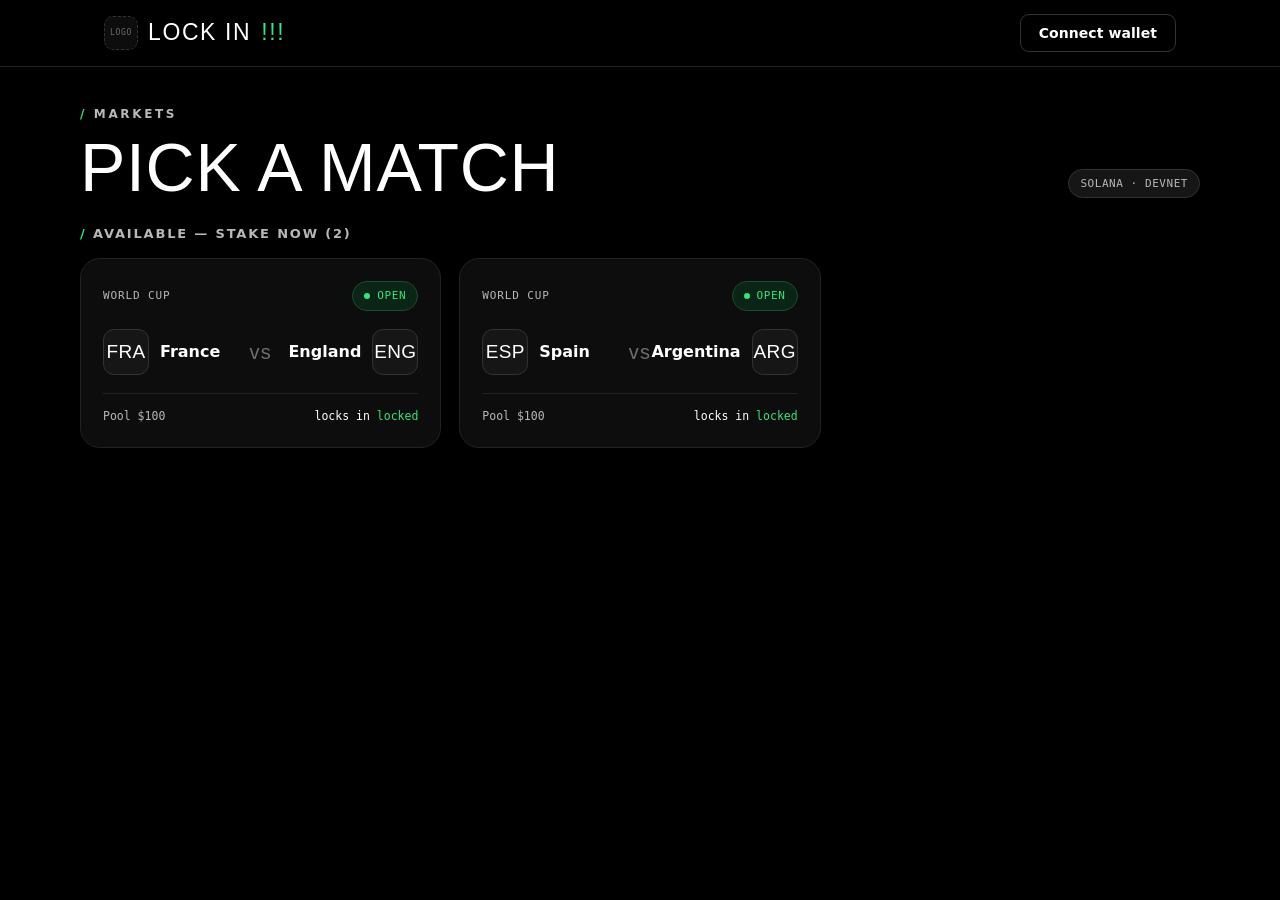
==== commit 7bc89974: "UI revamp: pure black/white/green, page split, LOCKIN button, live WC markets - palette: bg #000, te" ====
--- a/app/ui/app.html
+++ b/app/ui/app.html
@@ -11,132 +11,21 @@
 <link rel="stylesheet" href="style.css">
 <style>
   .page{padding:34px 0 100px;}
-  .empty{font-family:var(--mono);font-size:13px;color:var(--loss);padding:22px;border:1px solid var(--loss-dim);border-radius:14px;background:var(--loss-dim);}
+  .empty{font-family:var(--mono);font-size:13px;color:var(--muted);padding:22px;border:1px solid var(--line-2);border-radius:14px;background:var(--surface);}
 
   /* ---- crest logos (drop img/crest/<team-slug>.png; monogram shows until then) ---- */
   .crest{overflow:hidden;position:relative;}
   .crest .crest-logo{width:100%;height:100%;object-fit:contain;padding:7px;}
   .crest.noimg::after{content:attr(data-code);font-family:var(--display);}
-  .crest.lg .crest-logo{padding:9px;}
-
-  /* ---- badges the engine toggles (win / lose / neutral) ---- */
+
   .badge{display:inline-flex;align-items:center;gap:7px;font-family:var(--mono);font-size:11px;letter-spacing:.05em;
     padding:5px 11px;border-radius:20px;text-transform:uppercase;border:1px solid var(--line-2);color:var(--muted);background:var(--surface-2);}
-  .badge.win{color:var(--accent);border-color:var(--accent-line);background:var(--accent-dim);}
-  .badge.lose{color:var(--loss);border-color:var(--loss-dim);background:var(--loss-dim);}
   .badge.neutral{color:var(--muted);}
 
-  /* ---- detail ---- */
-  #detail{margin-top:var(--gap-section);scroll-margin-top:84px;}
-  .mode-row{display:flex;align-items:center;justify-content:space-between;gap:14px;flex-wrap:wrap;margin-bottom:20px;}
-  .mode-row .comp{font-family:var(--mono);font-size:12px;letter-spacing:.08em;text-transform:uppercase;color:var(--muted);}
-  .app-grid{display:grid;grid-template-columns:minmax(0,460px) 1fr;gap:22px;align-items:start;}
-  @media(max-width:940px){.app-grid{grid-template-columns:1fr;}}
-
-  /* ---- scoreboard strip (signature) ---- */
-  .scoreboard{
-    background:var(--surface);border:1px solid var(--line);border-radius:var(--radius-lg);
-    padding:22px 20px;display:flex;align-items:center;justify-content:space-between;gap:14px;margin-bottom:14px;
-  }
-  .team-mini{display:flex;flex-direction:column;align-items:center;gap:9px;width:96px;}
-  .team-mini .tname{font-family:var(--sans);font-weight:600;font-size:13px;color:var(--text);text-align:center;line-height:1.15;}
-  .board{text-align:center;}
-  .live-score{font-family:var(--display);font-size:56px;line-height:.9;letter-spacing:.03em;}
-  .clock{font-family:var(--mono);font-size:12px;color:var(--accent);display:block;margin-top:4px;letter-spacing:.06em;}
-  .board-line{display:flex;gap:16px;justify-content:space-between;font-family:var(--mono);font-size:11px;color:var(--muted);margin-top:6px;}
-  .board-line span b{color:var(--text);font-weight:500;}
-
-  .section-label{font-family:var(--sans);font-weight:600;font-size:13px;letter-spacing:.14em;text-transform:uppercase;color:var(--muted);margin:22px 0 12px;}
-
-  /* ---- picker ---- */
-  .stake-card{background:var(--surface);border:1px solid var(--line);border-radius:var(--radius-lg);padding:24px;}
-  .picker-row{display:flex;align-items:center;justify-content:center;gap:28px;}
-  .picker-col{display:flex;flex-direction:column;align-items:center;gap:12px;}
-  .picker-team{font-family:var(--mono);font-size:11px;color:var(--muted);letter-spacing:.06em;text-transform:uppercase;}
-  .glide-btn{
-    width:46px;height:38px;border-radius:10px;border:1px solid var(--line-2);cursor:pointer;
-    background:var(--surface-2);color:var(--text);font-family:var(--display);font-size:18px;line-height:1;
-    display:flex;align-items:center;justify-content:center;transition:border-color .14s,background .14s,color .14s;
-  }
-  .glide-btn:hover{border-color:var(--accent-line);color:var(--accent);}
-  .glide-btn:active{background:var(--accent-dim);}
-  .digit-shell{width:74px;height:92px;border-radius:14px;background:var(--bg-2);border:1px solid var(--line-2);
-    display:flex;align-items:center;justify-content:center;overflow:hidden;}
-  .digit{font-family:var(--display);font-size:66px;line-height:1;transition:transform .18s cubic-bezier(.2,.9,.3,1),opacity .18s;}
-  .digit.rolling{transform:translateY(-16px);opacity:0;}
-  .dash-sep{font-family:var(--display);font-size:44px;color:var(--muted-2);padding-bottom:8px;}
-
-  /* ---- stake slider ---- */
-  .stake-block{margin-top:24px;}
-  .stake-head{display:flex;align-items:baseline;justify-content:space-between;margin-bottom:12px;}
-  .stake-head .lab{font-family:var(--mono);font-size:11px;letter-spacing:.08em;text-transform:uppercase;color:var(--muted);}
-  .stake-head .amt{font-family:var(--display);font-size:38px;line-height:1;}
-  .stake-head .amt .u{font-family:var(--mono);font-size:12px;color:var(--accent);vertical-align:middle;margin-left:6px;letter-spacing:.05em;}
-  input[type=range]{-webkit-appearance:none;appearance:none;width:100%;height:6px;border-radius:20px;background:var(--surface-2);outline:none;border:1px solid var(--line);}
-  input[type=range]::-webkit-slider-thumb{-webkit-appearance:none;appearance:none;width:22px;height:22px;border-radius:50%;background:var(--accent);cursor:pointer;border:3px solid var(--bg);}
-  input[type=range]::-moz-range-thumb{width:22px;height:22px;border-radius:50%;background:var(--accent);cursor:pointer;border:3px solid var(--bg);}
-  input[type=range]:disabled{opacity:.5;}
-  .slider-scale{display:flex;justify-content:space-between;font-family:var(--mono);font-size:10.5px;color:var(--muted-2);margin-top:8px;}
-  .lock-note{margin-top:14px;font-family:var(--mono);font-size:10.5px;color:var(--muted-2);line-height:1.5;}
-
-  /* ---- leaderboard ---- */
-  .lb{width:100%;border-collapse:collapse;font-family:var(--mono);font-size:12px;}
-  .lb th{font-size:10px;color:var(--muted-2);text-transform:uppercase;letter-spacing:.07em;text-align:left;padding:8px 10px;border-bottom:1px solid var(--line);}
-  .lb td{padding:9px 10px;border-bottom:1px solid var(--line);color:var(--muted);}
-  .lb tr:last-child td{border-bottom:none;}
-  .lb tr.you td{color:var(--text);background:var(--accent-dim);}
-  .lb .pos-ind{color:var(--accent);} .lb .neg-ind{color:var(--loss);}
-
-  .demo-controls{margin-top:18px;padding-top:16px;border-top:1px solid var(--line);display:flex;gap:10px;flex-wrap:wrap;align-items:center;}
-  .demo-controls .tag{font-family:var(--mono);font-size:10px;color:var(--muted-2);width:100%;margin-bottom:4px;text-transform:uppercase;letter-spacing:.08em;}
-  .demo-btn{font-family:var(--mono);font-size:11px;padding:9px 14px;border-radius:9px;background:var(--surface-2);color:var(--muted);border:1px solid var(--line-2);cursor:pointer;transition:color .14s,border-color .14s;}
-  .demo-btn:hover{color:var(--text);border-color:var(--muted);}
-
-  /* ---- chart ---- */
-  .graph-card{background:var(--surface);border:1px solid var(--line);border-radius:var(--radius-lg);padding:22px 20px 12px;position:relative;overflow:hidden;}
-  .graph-card.flash-win::before,.graph-card.flash-lose::before{content:'';position:absolute;inset:0;pointer-events:none;animation:flash-fade .7s ease-out;}
-  .graph-card.flash-win::before{background:var(--accent-dim);}
-  .graph-card.flash-lose::before{background:var(--loss-dim);}
-  @keyframes flash-fade{from{opacity:.7;}to{opacity:0;}}
-  .graph-head{display:flex;justify-content:space-between;align-items:baseline;margin-bottom:10px;}
-  .graph-head .label{font-family:var(--mono);font-size:11px;color:var(--muted);letter-spacing:.06em;text-transform:uppercase;}
-  .graph-head .value{font-family:var(--display);font-size:36px;line-height:1;}
-  .value.pos{color:var(--accent);} .value.neg{color:var(--loss);}
-  svg{display:block;width:100%;height:auto;}
-  .breakeven-line{stroke:var(--muted-2);stroke-width:1;stroke-dasharray:3 4;}
-  .pnl-area{opacity:.5;}
-  .pnl-line{fill:none;stroke-width:2.5;}
-  .goal-marker{stroke:var(--text);stroke-width:1;stroke-dasharray:2 3;opacity:.4;}
-  .goal-label{font-family:var(--mono);font-size:9px;fill:var(--muted);}
-  .axis-label{font-family:var(--mono);font-size:9px;fill:var(--muted-2);}
-  .crosshair{stroke:var(--muted);stroke-width:1;stroke-dasharray:2 2;opacity:0;}
-  .hover-dot{fill:var(--text);stroke:var(--bg);stroke-width:2;r:4;opacity:0;}
-  .chart-tip{position:absolute;pointer-events:none;opacity:0;transition:opacity .1s;background:var(--surface-2);border:1px solid var(--line-2);
-    border-radius:9px;padding:7px 11px;font-family:var(--mono);font-size:11px;color:var(--text);white-space:nowrap;z-index:5;}
-  .chart-tip .t-min{color:var(--muted);}
-  .chart-actions{display:flex;justify-content:flex-end;margin-top:4px;}
-  .link-btn{background:none;border:none;color:var(--muted-2);font-family:var(--mono);font-size:10.5px;cursor:pointer;letter-spacing:.05em;text-transform:uppercase;}
-  .link-btn:hover{color:var(--muted);}
-  .pnl-table{width:100%;border-collapse:collapse;font-family:var(--mono);font-size:11.5px;margin-top:8px;display:none;}
-  .pnl-table th,.pnl-table td{text-align:right;padding:6px 9px;border-bottom:1px solid var(--line);color:var(--muted);}
-  .pnl-table th{color:var(--muted-2);text-transform:uppercase;font-size:10px;letter-spacing:.06em;}
-  .pnl-table td:first-child,.pnl-table th:first-child{text-align:left;}
-
-  /* ---- stat cards ---- */
-  .card-row{display:grid;grid-template-columns:repeat(3,1fr);gap:12px;margin-top:14px;}
-  @media(max-width:520px){.card-row{grid-template-columns:1fr;}}
-  .pnl-card{background:var(--surface);border:1px solid var(--line);border-radius:14px;padding:16px;}
-  .pnl-card .k{font-family:var(--mono);font-size:10px;color:var(--muted);letter-spacing:.06em;text-transform:uppercase;margin-bottom:8px;}
-  .pnl-card .v{font-family:var(--display);font-size:30px;line-height:1;}
-  .pnl-card .v.pos{color:var(--accent);} .pnl-card .v.neg{color:var(--loss);}
-  .pnl-card .sub{font-size:10.5px;color:var(--muted-2);margin-top:6px;font-family:var(--mono);}
-
-  /* ---- proof (bottom) ---- */
-  #proofPanel{margin-top:22px;}
-  .proof-inner{background:var(--surface);border:1px solid var(--line);border-radius:var(--radius-lg);padding:22px 24px;font-family:var(--mono);font-size:12px;}
-  .proof-head{display:flex;justify-content:space-between;align-items:center;margin-bottom:16px;gap:12px;flex-wrap:wrap;}
-  .proof-head .t{font-family:var(--sans);font-weight:600;font-size:16px;letter-spacing:.01em;color:var(--text);}
-  #proofRows{display:grid;grid-template-columns:auto 1fr;gap:8px 18px;color:var(--muted);word-break:break-all;}
+  /* group headers between card sections */
+  .group-label{font-family:var(--sans);font-weight:600;font-size:13px;letter-spacing:.14em;text-transform:uppercase;color:var(--muted);margin:38px 0 14px;}
+  .group-label:first-of-type{margin-top:0;}
+  .group-label .n{color:var(--accent);}
 
   /* ---- wallet + toast ---- */
   .wallet-chip{display:inline-flex;align-items:center;gap:9px;background:var(--surface-2);border:1px solid var(--line-2);border-radius:11px;padding:9px 14px;font-family:var(--mono);font-size:12px;color:var(--text);}
@@ -146,24 +35,13 @@
     border-radius:12px;padding:13px 20px;font-family:var(--mono);font-size:12px;color:var(--text);opacity:0;pointer-events:none;
     transition:opacity .2s,transform .2s;z-index:100;max-width:90vw;}
   .toast.show{opacity:1;transform:translateX(-50%) translateY(0);}
-
-  /* ---- small screens: keep everything inside the viewport ---- */
-  @media(max-width:520px){
-    .match{padding:18px;}
-    .match-teams{gap:10px;}
-    .match-score{min-width:50px;font-size:30px;}
-    .match-side .tname{font-size:14px;}
-    .lb{font-size:11px;} .lb th,.lb td{padding:7px 6px;}
-    .lb-wrap{overflow-x:auto;-webkit-overflow-scrolling:touch;}
-    .digit-shell{width:64px;height:80px;} .digit{font-size:56px;}
-  }
 </style>
 </head>
 <body>
 
 <nav class="nav">
   <div class="container nav-inner">
-    <a href="index.html" class="logo"><span class="mark"></span>LOCK&nbsp;IN</a>
+    <a href="index.html" class="logo"><span class="logo-mark"><img src="img/logo.png" alt="" onerror="this.replaceWith('LOGO')"></span>LOCK&nbsp;IN<span class="bang">!!!</span></a>
     <div class="nav-links">
       <span id="walletArea">
         <button class="btn ghost sm" id="connectBtn" onclick="connectWallet()">Connect wallet</button>
@@ -174,8 +52,7 @@
 
 <div class="container page">
 
-  <!-- ============ MARKET LIST ============ -->
-  <div class="head-row" style="margin-bottom:26px;">
+  <div class="head-row" style="display:flex;align-items:flex-end;justify-content:space-between;gap:20px;margin-bottom:26px;flex-wrap:wrap;">
     <div>
       <span class="eyebrow"><span class="tick">/</span> Markets</span>
       <h1 class="section-title" style="margin-top:10px;">PICK A MATCH</h1>
@@ -183,199 +60,18 @@
     <span class="badge neutral" id="listNet">Solana · Devnet</span>
   </div>
 
-  <div class="match-grid" id="marketList">
+  <div id="marketGroups">
     <div class="empty">Loading markets…</div>
   </div>
 
-  <!-- ============ DETAIL (opens when a match is chosen) ============ -->
-  <section id="detail">
-    <div class="mode-row">
-      <span class="comp" id="compLabel">World Cup 2026</span>
-      <span class="badge neutral" id="marketStatus">● reading chain…</span>
-    </div>
-
-    <div class="app-grid">
-
-      <!-- LEFT: scoreboard + your position -->
-      <div>
-        <div class="scoreboard">
-          <div class="team-mini"><span class="crest crest-h">MEX</span><span class="tname">Mexico</span></div>
-          <div class="board">
-            <div class="live-score" id="liveScoreDisplay">1 – 0</div>
-            <span class="clock" id="clockDisplay">62'</span>
-          </div>
-          <div class="team-mini"><span class="crest crest-a">USA</span><span class="tname">United States</span></div>
-        </div>
-        <div class="board-line">
-          <span id="marketLock">lock: —</span>
-          <span id="marketEscrow">escrow: —</span>
-        </div>
-
-        <div class="section-label">Your guess — full-time score</div>
-        <div class="stake-card">
-          <div class="picker-row">
-            <div class="picker-col">
-              <span class="picker-team">MEX</span>
-              <button class="glide-btn" onclick="adjust('home',1)" aria-label="home up">+</button>
-              <div class="digit-shell"><span class="digit" id="homeDigit">2</span></div>
-              <button class="glide-btn" onclick="adjust('home',-1)" aria-label="home down">–</button>
-            </div>
-            <div class="dash-sep">–</div>
-            <div class="picker-col">
-              <span class="picker-team">USA</span>
-              <button class="glide-btn" onclick="adjust('away',1)" aria-label="away up">+</button>
-              <div class="digit-shell"><span class="digit" id="awayDigit">1</span></div>
-              <button class="glide-btn" onclick="adjust('away',-1)" aria-label="away down">–</button>
-            </div>
-          </div>
-
-          <div class="stake-block">
-            <div class="stake-head">
-              <span class="lab">Stake</span>
-              <span class="amt">$<span id="stakeVal">50</span><span class="u">USDC</span></span>
-            </div>
-            <input type="range" id="stakeInput" min="1" max="500" step="1" value="50" oninput="onStakeChange()">
-            <div class="slider-scale"><span>$1</span><span>$250</span><span>$500</span></div>
-            <button class="btn block" id="lockBtn" onclick="lockGuess()" style="margin-top:20px;">Lock in</button>
-            <div class="lock-note">Funds held by the fixture PDA until proven settlement. Escrow: USDC (SPL).</div>
-          </div>
-        </div>
-
-        <div class="section-label" id="poolLabel">Pool — 5 positions</div>
-        <div class="card" style="padding:6px 10px;">
-          <div class="lb-wrap">
-          <table class="lb" id="lbTable">
-            <thead><tr><th>Staker</th><th>Guess</th><th>Stake</th><th>D</th><th>Now pays</th></tr></thead>
-            <tbody id="lbBody"></tbody>
-          </table>
-          </div>
-          <div class="demo-controls">
-            <span class="tag">Devnet demo — drives the feed until the live stream is wired</span>
-            <button class="demo-btn" id="demoHomeBtn" onclick="simulateGoal('home')">Home goal</button>
-            <button class="demo-btn" id="demoAwayBtn" onclick="simulateGoal('away')">Away goal</button>
-            <button class="demo-btn" onclick="advanceClock()">+5 min</button>
-          </div>
-        </div>
-      </div>
-
-      <!-- RIGHT: live PnL -->
-      <div>
-        <div class="section-label" style="margin-top:0;">Live PnL — if the match ended now</div>
-        <div class="graph-card" id="graphCard">
-          <div class="graph-head">
-            <span class="label">Projected payout</span>
-            <span class="value pos" id="graphValue">+$0.00</span>
-          </div>
-          <div style="position:relative;">
-            <svg viewBox="0 0 560 190" id="pnlSvg">
-              <defs>
-                <linearGradient id="fillGrad" x1="0" y1="0" x2="0" y2="1">
-                  <stop offset="0%" stop-color="#37E37E" stop-opacity="0.25"/>
-                  <stop offset="100%" stop-color="#37E37E" stop-opacity="0"/>
-                </linearGradient>
-              </defs>
-              <line class="breakeven-line" x1="0" y1="120" x2="560" y2="120"/>
-              <text x="4" y="116" class="axis-label">stake (breakeven)</text>
-              <g id="goalMarks"></g>
-              <path id="pnlArea" class="pnl-area" fill="url(#fillGrad)" d=""/>
-              <path id="pnlLine" class="pnl-line" stroke="#37E37E" d=""/>
-              <line id="crossV" class="crosshair" x1="0" y1="12" x2="0" y2="172"/>
-              <circle id="hoverDot" class="hover-dot" cx="0" cy="0"/>
-              <text x="4" y="186" class="axis-label">KO</text>
-              <text x="536" y="186" class="axis-label">FT</text>
-              <rect id="hitLayer" x="0" y="0" width="560" height="190" fill="transparent"/>
-            </svg>
-            <div class="chart-tip" id="chartTip"></div>
-          </div>
-          <div class="chart-actions">
-            <button class="link-btn" onclick="toggleTable()" id="tableToggle">View as table</button>
-          </div>
-          <table class="pnl-table" id="pnlTable">
-            <thead><tr><th>Minute</th><th>Score</th><th>Payout</th><th>PnL</th></tr></thead>
-            <tbody id="pnlTableBody"></tbody>
-          </table>
-        </div>
-
-        <div class="card-row">
-          <div class="pnl-card">
-            <div class="k">Your stake</div>
-            <div class="v" id="stakeCard">$50</div>
-            <div class="sub" id="guessCard">Guess 2–1</div>
-          </div>
-          <div class="pnl-card">
-            <div class="k">Live rank</div>
-            <div class="v pos" id="rankValue">—</div>
-            <div class="sub" id="rankSub">—</div>
-          </div>
-          <div class="pnl-card">
-            <div class="k">Unrealised PnL</div>
-            <div class="v" id="pnlCard">—</div>
-            <div class="sub">vs stake if FT now</div>
-          </div>
-        </div>
-
-        <div style="margin-top:14px;"><span class="badge neutral" id="statusBadge">● waiting for first render</span></div>
-      </div>
-    </div>
-
-    <!-- proof at the very bottom -->
-    <div id="proofPanel" style="display:none;">
-      <div class="proof-inner">
-        <div class="proof-head">
-          <span class="t">Settlement proof</span>
-          <span class="badge win">● Merkle-verified on-chain</span>
-        </div>
-        <div id="proofRows"></div>
-      </div>
-    </div>
-  </section>
-
 </div>
 
 <div class="toast" id="toast"></div>
 
-<script src="web3.iife.min.js"></script>
 <script src="config.js"></script>
 <script>
-/* ================= wallet (connect wallet — no email/Google) ================= */
+/* ================= wallet (list page: connect persists via wallet trust) ================= */
 let walletPubkey = null;
-const C = window.PP_CONFIG || {};
-const W3 = window.solanaWeb3;
-const DEVNET_RPC = C.RPC || "https://api.devnet.solana.com";
-const conn = W3 ? new W3.Connection(DEVNET_RPC, "confirmed") : null;
-
-const TOKEN_PROGRAM = W3 && new W3.PublicKey("TokenkegQfeZyiNwAJbNbGKPFXCWuBvf9Ss623VQ5DA");
-const ATA_PROGRAM   = W3 && new W3.PublicKey("ATokenGPvbdGVxr1b2hvZbsiqW5xWH25efTNsLJA8knL");
-
-function u64le(n){ const b=new Uint8Array(8); new DataView(b.buffer).setBigUint64(0,BigInt(n),true); return b; }
-function ataFor(owner,mint){
-  return W3.PublicKey.findProgramAddressSync(
-    [owner.toBytes(),TOKEN_PROGRAM.toBytes(),mint.toBytes()],ATA_PROGRAM)[0];
-}
-function ixCreateAtaIdempotent(payer,ata,owner,mint){
-  return new W3.TransactionInstruction({programId:ATA_PROGRAM,keys:[
-    {pubkey:payer,isSigner:true,isWritable:true},{pubkey:ata,isSigner:false,isWritable:true},
-    {pubkey:owner,isSigner:false,isWritable:false},{pubkey:mint,isSigner:false,isWritable:false},
-    {pubkey:W3.SystemProgram.programId,isSigner:false,isWritable:false},
-    {pubkey:TOKEN_PROGRAM,isSigner:false,isWritable:false}],data:new Uint8Array([1])});
-}
-function ixMintTo(mint,dest,authority,amount){
-  const data=new Uint8Array(9); data[0]=7; data.set(u64le(amount),1);
-  return new W3.TransactionInstruction({programId:TOKEN_PROGRAM,keys:[
-    {pubkey:mint,isSigner:false,isWritable:true},{pubkey:dest,isSigner:false,isWritable:true},
-    {pubkey:authority,isSigner:true,isWritable:false}],data});
-}
-function ixStake(staker,fixture,position,stakerUsdc,escrow,gh,ga,amount){
-  const data=new Uint8Array(18);
-  data.set([206,176,202,18,200,209,179,108],0); // anchor disc: global:stake
-  data[8]=gh; data[9]=ga; data.set(u64le(amount),10);
-  return new W3.TransactionInstruction({programId:new W3.PublicKey(C.PROGRAM_ID),keys:[
-    {pubkey:staker,isSigner:true,isWritable:true},{pubkey:fixture,isSigner:false,isWritable:true},
-    {pubkey:position,isSigner:false,isWritable:true},{pubkey:stakerUsdc,isSigner:false,isWritable:true},
-    {pubkey:escrow,isSigner:false,isWritable:true},{pubkey:TOKEN_PROGRAM,isSigner:false,isWritable:false},
-    {pubkey:W3.SystemProgram.programId,isSigner:false,isWritable:false}],data});
-}
-
 function getProvider(){
   if (window.phantom?.solana?.isPhantom) return window.phantom.solana;
   if (window.solana?.isPhantom) return window.solana;
@@ -385,8 +81,6 @@
 async function connectWallet(){
   const provider = getProvider();
   if (!provider){
-    // Mobile browsers don't inject a wallet. Re-open THIS page inside Phantom's in-app
-    // browser (which injects the provider), instead of dumping the user on phantom.app.
     const isMobile=/Android|iPhone|iPad|iPod|Mobile/i.test(navigator.userAgent||'');
     if(isMobile){
       window.location.href='https://phantom.app/ul/browse/'+encodeURIComponent(window.location.href)+'?ref='+encodeURIComponent(window.location.origin);
@@ -400,39 +94,10 @@
     walletPubkey = (resp.publicKey ?? provider.publicKey).toString();
     renderWallet();
     toast("Wallet connected — devnet");
-    fetchSolBalance();
-    checkExistingPosition();
   }catch(e){ toast("Connection cancelled."); }
 }
-/* If this wallet already staked on the fixture, reflect it instead of offering a re-stake. */
-async function checkExistingPosition(){
-  if(!W3 || !C.PROGRAM_ID || !walletPubkey || !MARKET) return;
-  try{
-    const user=new W3.PublicKey(walletPubkey);
-    const [position]=W3.PublicKey.findProgramAddressSync(
-      [new TextEncoder().encode("stake"),u64le(MARKET.fixtureId),user.toBytes()],
-      new W3.PublicKey(C.PROGRAM_ID));
-    const acc=await conn.getAccountInfo(position);
-    if(!acc) return;
-    // StakePosition layout: disc(8) fixture(32) staker(32) gh(1) ga(1) stake u64(8)…
-    const d=acc.data;
-    homeGuess=d[72]; awayGuess=d[73];
-    yourStake=Number(new DataView(d.buffer,d.byteOffset+74,8).getBigUint64(0,true))/1e6;
-    locked=true;
-    document.getElementById('homeDigit').textContent=homeGuess;
-    document.getElementById('awayDigit').textContent=awayGuess;
-    document.getElementById('stakeInput').value=yourStake;
-    document.getElementById('stakeVal').textContent=yourStake;
-    document.getElementById('stakeInput').disabled=true;
-    const btn=document.getElementById('lockBtn');
-    btn.disabled=true; btn.textContent='Locked ✓';
-    toast(`Position found on-chain: ${homeGuess}–${awayGuess} for $${yourStake}`);
-    render(false);
-  }catch(_){}
-}
 function disconnectWallet(){
-  const provider = getProvider();
-  provider?.disconnect?.();
+  getProvider()?.disconnect?.();
   walletPubkey = null;
   document.getElementById('walletArea').innerHTML =
     '<button class="btn ghost sm" id="connectBtn" onclick="connectWallet()">Connect wallet</button>';
@@ -440,108 +105,17 @@
 function renderWallet(){
   const short = walletPubkey.slice(0,4) + "…" + walletPubkey.slice(-4);
   document.getElementById('walletArea').innerHTML =
-    `<span class="wallet-chip"><span class="dot"></span>${short}<span id="solBal" style="color:var(--muted);"></span>
+    `<span class="wallet-chip"><span class="dot"></span>${short}
      <button title="Disconnect" onclick="disconnectWallet()">✕</button></span>`;
 }
-async function fetchSolBalance(){
-  try{
-    const r = await fetch(DEVNET_RPC, {method:"POST",headers:{"Content-Type":"application/json"},
-      body:JSON.stringify({jsonrpc:"2.0",id:1,method:"getBalance",params:[walletPubkey]})});
-    const j = await r.json();
-    const sol = (j.result?.value ?? 0)/1e9;
-    const el = document.getElementById('solBal');
-    if (el) el.textContent = " · " + sol.toFixed(2) + " SOL";
-  }catch(_){}
-}
-
-/* ================= engine (faithful float port of engine.ts) ================= */
-const P=4.0, WGD=1.0, WTG=0.5, WCS=0.25, CAPGD=3, CAPTG=4;   // DistParams
-const GAMMA=6, TAKE_BPS=2000, CAP_MULTIPLE=5;                 // PayoutParams
-const sign = gd => gd>0?1:gd<0?-1:0;
-
-function distanceA(gh,ga,ah,aa){
-  const gdG=gh-ga, gdA=ah-aa, tgG=gh+ga, tgA=ah+aa;
-  const correct = sign(gdG)===sign(gdA)?1:0;
-  const dGD=Math.min(Math.abs(gdG-gdA),CAPGD);
-  const dTG=Math.min(Math.abs(tgG-tgA),CAPTG);
-  const cs=(Math.abs((ga===0)-(aa===0))+Math.abs((gh===0)-(ah===0)));
-  return (1-correct)*P + WGD*dGD + WTG*dTG + WCS*cs;
-}
-/* Trepa settle: median gate, coalition mode, accuracy weights, cap water-fill. */
-function settle(pos){
-  const n=pos.length, total=pos.reduce((s,p)=>s+p.stake,0);
-  const out=pos.map(p=>({isWinner:false,a:0,gain:0,payout:p.stake}));
-  if (n<=1) return {void:'FewerThanTwo',outcomes:out,medianD:0};
-  const ds=[...pos.map(p=>p.d)].sort((a,b)=>a-b);
-  if (Math.abs(ds[0]-ds[n-1])<1e-9) return {void:'AllEqualD',outcomes:out,medianD:0};
-  const minD=ds[0], countAtMin=pos.filter(p=>Math.abs(p.d-minD)<1e-9).length;
-  const coalition=countAtMin*2>=n;
-  const medianD=ds[Math.floor((n+1)/2)-1];
-  pos.forEach((p,i)=>{ out[i].isWinner = coalition ? Math.abs(p.d-minD)<1e-9 : p.d<medianD-1e-9; });
-  pos.forEach((p,i)=>{ if(out[i].isWinner){ const r=medianD===0?0:p.d/medianD; out[i].a=Math.pow(1/(1+r),GAMMA);} });
-  const losers=pos.reduce((s,p,i)=>s+(out[i].isWinner?0:p.stake),0);
-  let remaining=losers*(10000-TAKE_BPS)/10000;
-  const winners=out.map((o,i)=>o.isWinner?i:-1).filter(i=>i>=0);
-  const capped=new Array(n).fill(false);
-  for(let round=0;round<10;round++){
-    const un=winners.filter(i=>!capped[i]);
-    const sumA=un.reduce((s,i)=>s+out[i].a,0);
-    if(!un.length||sumA===0){break;}
-    const alpha=remaining/sumA; let any=false;
-    for(const i of un){ const naive=alpha*out[i].a, cap=pos[i].stake*CAP_MULTIPLE;
-      if(naive>cap){ out[i].gain=cap; capped[i]=true; remaining-=cap; any=true; } }
-    if(!any){ for(const i of un) out[i].gain=alpha*out[i].a; remaining=0; break; }
-  }
-  pos.forEach((p,i)=>{ out[i].payout = out[i].isWinner ? p.stake+out[i].gain : 0; });
-  return {void:null,outcomes:out,medianD};
-}
-
-/* ================= match state ================= */
-let homeGuess=2, awayGuess=1, yourStake=50, locked=false;
-let homeLive=1, awayLive=0, minute=62;
-const field=[ // the §7 reference pool (matches the proven on-chain e2e)
-  {name:'C',gh:3,ga:1,stake:40},
-  {name:'B',gh:2,ga:0,stake:30},
-  {name:'D',gh:1,ga:1,stake:20},
-  {name:'E',gh:1,ga:2,stake:60},
-];
-let history=[], goals=[];
-
-function adjust(side,dir){
-  if(locked) return;
-  if(side==='home') homeGuess=Math.max(0,Math.min(9,homeGuess+dir));
-  else awayGuess=Math.max(0,Math.min(9,awayGuess+dir));
-  rollDigit(side==='home'?'homeDigit':'awayDigit', side==='home'?homeGuess:awayGuess);
-  render(false);
-}
-function rollDigit(id,val){
-  const el=document.getElementById(id);
-  el.classList.add('rolling');
-  setTimeout(()=>{el.textContent=val;el.classList.remove('rolling');},160);
-}
-function onStakeChange(){
-  if(locked) return;
-  yourStake=Math.max(1,Math.min(10000,Number(document.getElementById('stakeInput').value)||50));
-  document.getElementById('stakeInput').value=yourStake;
-  document.getElementById('stakeVal').textContent=yourStake;
-  render(false);
-}
-
-/* ---- markets come from the listing agent (fixtures.json) ---- */
-let MARKET = null;
-
-const code = s => (s||'?').replace(/[^A-Za-z0-9]/g,'').slice(0,3).toUpperCase() || '?';
+
+/* ================= market list ================= */
+const FIFA={spain:'ESP',argentina:'ARG',france:'FRA',england:'ENG',germany:'GER',brazil:'BRA',portugal:'POR',netherlands:'NED',croatia:'CRO',switzerland:'SUI',uruguay:'URU',japan:'JPN',morocco:'MAR',mexico:'MEX','united states':'USA',australia:'AUS',wales:'WAL',ireland:'IRL',denmark:'DEN',poland:'POL',senegal:'SEN',ghana:'GHA',cameroon:'CMR',serbia:'SRB',belgium:'BEL',canada:'CAN',ecuador:'ECU',qatar:'QAT','south korea':'KOR','saudi arabia':'KSA','costa rica':'CRC',tunisia:'TUN',iran:'IRN',vietnam:'VIE',myanmar:'MYA','new zealand':'NZL',india:'IND',liechtenstein:'LIE',gibraltar:'GIB',italy:'ITA',scotland:'SCO',austria:'AUT',norway:'NOR',sweden:'SWE',colombia:'COL',chile:'CHI',peru:'PER',nigeria:'NGA',egypt:'EGY',algeria:'ALG'};
+const code = s => FIFA[(s||'').trim().toLowerCase()] ?? ((s||'?').replace(/[^A-Za-z0-9]/g,'').slice(0,3).toUpperCase() || '?');
 const slug = s => (s||'').toLowerCase().replace(/[^a-z0-9]+/g,'-').replace(/(^-|-$)/g,'');
-// crest: try img/crest/<slug>.png, fall back to a monogram if the logo isn't there yet
 function crestImg(name,extra){
   return `<span class="crest ${extra||''}" data-code="${code(name)}"><img class="crest-logo" src="img/crest/${slug(name)}.png" alt="" loading="lazy" onerror="this.closest('.crest').classList.add('noimg');this.remove();"></span>`;
 }
-function setCrest(el,name){
-  if(!el) return;
-  el.setAttribute('data-code',code(name)); el.classList.remove('noimg');
-  el.innerHTML=`<img class="crest-logo" src="img/crest/${slug(name)}.png" alt="" onerror="this.closest('.crest').classList.add('noimg');this.remove();">`;
-}
-// a market is "demo/sample" if it's devnet test data, not a real fixture
 const isDemoMarket = m =>
   /devnet|demo|sample|monitor|test/i.test(m.competition||'') ||
   (Number(m.homeId)===0 && Number(m.awayId)===0);
@@ -554,7 +128,7 @@
                     return {cls:'live',    label:'In play'};
   return {cls:'open', label:'Open'};
 }
-function marketCardHTML(m,i){
+function marketCardHTML(m){
   const st=marketStateOf(m);
   const settled = st.cls==='settled' || st.cls==='void';
   const hasScore = m.actualHome!==undefined && m.actualHome!==null;
@@ -567,7 +141,7 @@
   else if(st.cls==='void') foot = `void · 0 stakers`;
   else                     foot = `final · proven`;
   const pool = ((m.totalPool||0)/1e6);
-  return `<div class="match" data-i="${i}">
+  return `<a class="match" href="match.html?id=${m.fixtureId}">
     <div class="match-top">
       <span class="match-comp">${(m.competition||'Match')}</span>
       <span class="pill ${st.cls}"><span class="dot"></span>${st.label}</span>
@@ -578,37 +152,39 @@
       <div class="match-side away">${crestImg(m.away)}<span class="tname">${(m.away||'Away')}</span></div>
     </div>
     <div class="match-foot"><span>Pool $${pool.toFixed(pool>=100?0:2)}</span><span class="countdown">${foot}</span></div>
-  </div>`;
-}
-
-let CARD_MARKETS=[];
+  </a>`;
+}
+
 async function loadMarkets(){
   let markets=[];
   try{ const r=await fetch("fixtures.json",{cache:"no-store"}); if(r.ok) markets=(await r.json()).markets??[]; }catch(_){}
-  const list=document.getElementById('marketList'), detail=document.getElementById('detail');
-  markets=markets.filter(m=>!isDemoMarket(m));           // real fixtures only — no demo/sample
-  markets.sort((a,b)=>{                                   // live → upcoming(soonest) → finished(recent)
+  const wrap=document.getElementById('marketGroups');
+  markets=markets.filter(m=>!isDemoMarket(m));
+  markets.sort((a,b)=>{
     const r=stateRank(a)-stateRank(b); if(r) return r;
     const ka=a.kickoff||(a.lockTime||0)*1000, kb=b.kickoff||(b.lockTime||0)*1000;
     return stateRank(a)<=1 ? ka-kb : kb-ka;
   });
-  CARD_MARKETS=markets;
   if(!markets.length){
-    list.innerHTML='<div class="empty">No live markets yet — the listing agent opens a market automatically as soon as a fixture goes live on the feed.</div>';
-    detail.style.display='none'; return;
+    wrap.innerHTML='<div class="empty">No live markets yet — the listing agent opens a market automatically as soon as a fixture goes live on the feed.</div>';
+    return;
   }
-  detail.style.display='';
-  list.innerHTML=markets.map((m,i)=>marketCardHTML(m,i)).join('');
-  const cards=list.querySelectorAll('.match');
-  cards.forEach(el=>el.onclick=()=>selectMarket(markets[Number(el.dataset.i)],el,true));
+  // group: available (live+open) vs closed (settled+void)
+  const avail=markets.filter(m=>stateRank(m)<=1);
+  const closed=markets.filter(m=>stateRank(m)>1);
+  let html='';
+  if(avail.length)
+    html+=`<div class="group-label"><span class="n">/</span> Available — stake now (${avail.length})</div>
+           <div class="match-grid">${avail.map(marketCardHTML).join('')}</div>`;
+  if(closed.length)
+    html+=`<div class="group-label"><span class="n">/</span> Closed — settled on-chain (${closed.length})</div>
+           <div class="match-grid">${closed.map(marketCardHTML).join('')}</div>`;
+  wrap.innerHTML=html;
   updateCardTimers();
-  // open on the first live/stakeable market
-  const di=Math.max(0,markets.findIndex(m=>['live','open'].includes(marketStateOf(m).cls)));
-  selectMarket(markets[di], cards[di], false);
 }
 function updateCardTimers(){
   const now=Math.floor(Date.now()/1000);
-  document.querySelectorAll('#marketList [data-lock]').forEach(el=>{
+  document.querySelectorAll('#marketGroups [data-lock]').forEach(el=>{
     const t=Number(el.dataset.lock); if(!t){el.textContent='—';return;}
     let s=t-now;
     if(s<=0){ el.textContent='locked'; return; }
@@ -617,295 +193,7 @@
   });
 }
 setInterval(updateCardTimers,30_000);
-
-function selectMarket(m,el,scroll){
-  MARKET={...m};
-  document.querySelectorAll('#marketList .match').forEach(c=>c.classList.remove('is-selected'));
-  if(el) el.classList.add('is-selected');
-  document.getElementById('compLabel').textContent=(m.competition??'')+(m.kickoff?' · KO '+new Date(m.kickoff).toUTCString().slice(0,22):'');
-  document.querySelectorAll('.team-mini .tname')[0].textContent=m.home.slice(0,16);
-  document.querySelectorAll('.team-mini .tname')[1].textContent=m.away.slice(0,16);
-  document.querySelectorAll('.picker-team')[0].textContent=code(m.home);
-  document.querySelectorAll('.picker-team')[1].textContent=code(m.away);
-  setCrest(document.querySelector('.crest-h'), m.home);
-  setCrest(document.querySelector('.crest-a'), m.away);
-  // reset per-market UI state
-  locked=false; history=[]; goals=[]; homeLive=0; awayLive=0; minute=0;
-  const btn2=document.getElementById('lockBtn'); btn2.disabled=false; btn2.textContent='Lock in';
-  document.getElementById('stakeInput').disabled=false;
-  fixtureState=null; loadFixtureState();
-  renderProofPanel(m);
-  if(walletPubkey) checkExistingPosition();
-  render(true);
-  if(scroll) document.getElementById('detail').scrollIntoView({behavior:'smooth',block:'start'});
-}
 loadMarkets();
-
-/* ---- settlement-proof panel: the trustless chain of custody for the score ---- */
-const EXPLORER=(sig)=>`https://explorer.solana.com/tx/${sig}?cluster=devnet`;
-const EXPLORER_ACC=(a)=>`https://explorer.solana.com/address/${a}?cluster=devnet`;
-function renderProofPanel(m){
-  const panel=document.getElementById('proofPanel'), rows=document.getElementById('proofRows');
-  if(!m.validateSig){ panel.style.display='none'; return; }
-  const link=(href,txt)=>`<a href="${href}" target="_blank" rel="noopener" style="color:var(--accent);">${txt}</a>`;
-  const r=[];
-  if(m.actualHome!==undefined) r.push(['final score', `${m.home} ${m.actualHome} – ${m.actualAway} ${m.away}`]);
-  if(m.proofSeq) r.push(['feed record', `game_finalised · seq ${m.proofSeq} · statKeys 1,2 (total goals, period 100)`]);
-  r.push(['score proof tx', link(EXPLORER(m.validateSig), m.validateSig.slice(0,20)+'… ↗')+' <span style="color:var(--muted);">validate_score → CPI validate_stat_v3 → returns 1</span>']);
-  if(m.settleSig) r.push([m.state==='Void'?'void tx':'settlement tx', link(EXPLORER(m.settleSig), m.settleSig.slice(0,20)+'… ↗')+' <span style="color:var(--muted);">'+(m.state==='Void'?'0/1 stakers → refunds':'median-gate + conservation re-checked on-chain')+'</span>']);
-  r.push(['market account', link(EXPLORER_ACC(m.pda), m.pda.slice(0,20)+'… ↗')]);
-  rows.innerHTML=r.map(([k,v])=>`<span style="color:var(--muted);white-space:nowrap;">${k}</span><span style="color:var(--text);">${v}</span>`).join('');
-  panel.style.display='block';
-}
-
-const FIXTURE_STATUS = ['Open','Locked','ScoreValidated','DistancesComputed','MedianVerified','Settled','Void'];
-let fixtureState = null; // {status, lockTime, totalPool, stakerCount}
-let marketOpen = false;
-
-async function loadFixtureState(){
-  const ms=document.getElementById('marketStatus');
-  if(!W3 || !MARKET){
-    ms.className='badge lose'; ms.textContent='● config.js missing — run setup-ui-fixture.ts';
-    document.getElementById('lockBtn').disabled=true;
-    return;
-  }
-  try{
-    const acc=await conn.getAccountInfo(new W3.PublicKey(MARKET.pda));
-    if(!acc){ ms.className='badge lose'; ms.textContent='● fixture not found on-chain'; document.getElementById('lockBtn').disabled=true; return; }
-    // Fixture layout (verified vs live account): disc(8) id u64 lock_time i64 status u8
-    // dist(34) payout(14) home u8@73 away u8@74 pool u64@75 stakers u16@83
-    const d=acc.data, dv=new DataView(d.buffer,d.byteOffset);
-    fixtureState={
-      lockTime:Number(dv.getBigInt64(16,true)),
-      status:FIXTURE_STATUS[d[24]]??('?'+d[24]),
-      totalPool:Number(dv.getBigUint64(75,true))/1e6,
-      stakerCount:dv.getUint16(83,true),
-    };
-    const now=Math.floor(Date.now()/1000);
-    marketOpen = fixtureState.status==='Open' && now<fixtureState.lockTime;
-    ms.className='badge '+(marketOpen?'win':'neutral');
-    ms.textContent='● '+(marketOpen?'OPEN for staking':fixtureState.status.toUpperCase());
-    updateLockCountdown();
-    document.getElementById('marketEscrow').textContent='escrow: $'+fixtureState.totalPool.toFixed(2)+' · '+fixtureState.stakerCount+' staked';
-    document.getElementById('poolLabel').textContent=`Pool — live demo of ${field.length+1} positions · on-chain: ${fixtureState.stakerCount} / $${fixtureState.totalPool.toFixed(0)}`;
-    if(!marketOpen && !locked){
-      document.getElementById('lockBtn').disabled=true;
-      document.getElementById('lockBtn').textContent='Market '+fixtureState.status;
-    }
-  }catch(e){
-    ms.className='badge lose'; ms.textContent='● RPC unreachable — retrying';
-    setTimeout(loadFixtureState,8000);
-  }
-}
-function updateLockCountdown(){
-  if(!fixtureState) return;
-  const s=fixtureState.lockTime-Math.floor(Date.now()/1000);
-  const el=document.getElementById('marketLock');
-  if(s<=0){ el.textContent='lock: passed';
-    if(marketOpen){ marketOpen=false; if(!locked){ document.getElementById('lockBtn').disabled=true; document.getElementById('lockBtn').textContent='Market locked'; } }
-    return; }
-  const dd=Math.floor(s/86400), hh=Math.floor(s%86400/3600), mm=Math.floor(s%3600/60);
-  el.textContent='locks in '+(dd?dd+'d ':'')+hh+'h '+mm+'m';
-}
-setInterval(updateLockCountdown,30_000);
-setInterval(loadFixtureState,120_000); // refresh pool/escrow from chain
-loadFixtureState();
-
-async function lockGuess(){
-  if(!walletPubkey){ toast("Connect a wallet first — the stake is a signed USDC transfer."); return; }
-  if(!W3 || !C.PROGRAM_ID){ toast("web3/config not loaded — serve over http and keep config.js next to this page."); return; }
-  if(!marketOpen){ toast("Market is not open for staking ("+(fixtureState?.status??'unknown')+")."); return; }
-  const btn=document.getElementById('lockBtn');
-  btn.disabled=true; btn.textContent='Signing…';
-  try{
-    const provider=getProvider();
-    const user=new W3.PublicKey(walletPubkey);
-    const mint=new W3.PublicKey(C.USDC_MINT);
-    const fixture=new W3.PublicKey(MARKET.pda);
-    const escrow=new W3.PublicKey(MARKET.escrow);
-    // Faucet co-signer mints the demo USDC being staked. DEVNET ONLY — see config.js.
-    const faucet=W3.Keypair.fromSecretKey(new Uint8Array(C.FAUCET_SECRET));
-    const amount=BigInt(yourStake)*1000000n;
-    const [position]=W3.PublicKey.findProgramAddressSync(
-      [new TextEncoder().encode("stake"),u64le(MARKET.fixtureId),user.toBytes()],
-      new W3.PublicKey(C.PROGRAM_ID));
-
-    // guard: one position per wallet per fixture
-    if(await conn.getAccountInfo(position)){
-      toast("This wallet already has a locked position on this fixture.");
-      btn.textContent='Already locked'; return;
-    }
-
-    const userAta=ataFor(user,mint);
-    const tx=new W3.Transaction().add(
-      ixCreateAtaIdempotent(user,userAta,user,mint),
-      ixMintTo(mint,userAta,faucet.publicKey,amount),   // demo faucet: mints your stake
-      ixStake(user,fixture,position,userAta,escrow,homeGuess,awayGuess,amount),
-    );
-    tx.feePayer=user;
-    tx.recentBlockhash=(await conn.getLatestBlockhash("confirmed")).blockhash;
-    tx.partialSign(faucet);
-
-    btn.textContent='Approve in wallet…';
-    const signed=await provider.signTransaction(tx);
-    btn.textContent='Confirming…';
-    const sig=await conn.sendRawTransaction(signed.serialize());
-    await conn.confirmTransaction(sig,"confirmed");
-
-    locked=true;
-    btn.textContent='Locked ✓';
-    document.getElementById('stakeInput').disabled=true;
-    toast(`On-chain ✓ ${homeGuess}–${awayGuess} for $${yourStake} — tx ${sig.slice(0,8)}…`);
-    console.log("stake tx:",sig,"position:",position.toBase58());
-    render(false);
-  }catch(e){
-    console.error(e);
-    btn.disabled=false; btn.textContent='Lock in';
-    const msg=(e?.message||'').includes('User rejected')?'Signature declined.':
-      'Stake failed: '+(e?.message??e).toString().slice(0,90);
-    toast(msg);
-  }
-}
-
-function computeState(){
-  const all=[{name:'YOU',gh:homeGuess,ga:awayGuess,stake:yourStake},...field]
-    .map(t=>({...t,d:distanceA(t.gh,t.ga,homeLive,awayLive)}));
-  const res=settle(all);
-  const idx=all.findIndex(t=>t.name==='YOU');
-  const rank=[...all].sort((a,b)=>a.d-b.d).findIndex(t=>t.name==='YOU')+1;
-  return {all,res,you:all[idx],youOut:res.outcomes[idx],rank,N:all.length};
-}
-
-/* ================= render ================= */
-function render(push=true){
-  const st=computeState();
-  const payout=st.youOut.payout, pnl=payout-yourStake, winning=st.youOut.isWinner;
-
-  const gv=document.getElementById('graphValue');
-  gv.textContent=(payout>=yourStake?'+':'')+'$'+payout.toFixed(2);
-  gv.className='value '+(payout>=yourStake?'pos':'neg');
-
-  document.getElementById('stakeCard').textContent='$'+yourStake.toFixed(0);
-  document.getElementById('guessCard').textContent='Guess '+homeGuess+'–'+awayGuess+(locked?' · locked':'');
-  document.getElementById('rankValue').textContent=st.rank+' of '+st.N;
-  document.getElementById('rankValue').className='v '+(winning?'pos':'neg');
-  document.getElementById('rankSub').textContent='D = '+st.you.d.toFixed(2)+' · median '+st.res.medianD.toFixed(2);
-  const pc=document.getElementById('pnlCard');
-  pc.textContent=(pnl>=0?'+':'−')+'$'+Math.abs(pnl).toFixed(2);
-  pc.className='v '+(pnl>=0?'pos':'neg');
-
-  const badge=document.getElementById('statusBadge');
-  if(st.res.void){ badge.className='badge neutral'; badge.textContent='● round void — all stakes refunded'; }
-  else if(winning){ badge.className='badge win'; badge.textContent='● projected winner — below the median gate'; }
-  else{ badge.className='badge lose'; badge.textContent='● projected loser — outside the median gate'; }
-
-  document.getElementById('liveScoreDisplay').textContent=homeLive+' – '+awayLive;
-  document.getElementById('clockDisplay').textContent=minute+"'";
-
-  // leaderboard
-  const lb=document.getElementById('lbBody');
-  const rows=st.all.map((t,i)=>({t,o:st.res.outcomes[i]})).sort((a,b)=>a.t.d-b.t.d);
-  lb.innerHTML=rows.map(({t,o})=>
-    `<tr class="${t.name==='YOU'?'you':''}">
-      <td>${t.name==='YOU'?'YOU':'anon·'+t.name}</td>
-      <td>${t.gh}–${t.ga}</td>
-      <td>$${t.stake.toFixed(0)}</td>
-      <td>${t.d.toFixed(2)}</td>
-      <td class="${o.isWinner?'pos-ind':'neg-ind'}">${o.isWinner?'$'+o.payout.toFixed(2):'$0.00'}</td>
-    </tr>`).join('');
-
-  if(push){
-    if(history.length===0) history.push({minute:Math.max(0,minute-10),payout,score:homeLive+'–'+awayLive}); // seed so the line exists at load
-    history.push({minute,payout,score:homeLive+'–'+awayLive});
-  }
-  else if(history.length){ history[history.length-1]={minute,payout,score:homeLive+'–'+awayLive}; }
-  else { history.push({minute,payout,score:homeLive+'–'+awayLive}); }
-  drawGraph();
-  renderTable();
-  return st;
-}
-
-/* ---- chart (single series: no legend box; title names it) ---- */
-const CSSV=n=>getComputedStyle(document.documentElement).getPropertyValue(n).trim();
-const PROFIT=CSSV('--accent')||'#37E37E', LOSS_C=CSSV('--loss')||'#E8896B';
-const W=560,H=190,TOP=16,BOT=172,LPAD=6,RPAD=6;
-function xFor(i){ return LPAD + (i/Math.max(history.length-1,1))*(W-LPAD-RPAD); }
-let yMax=0;
-function drawGraph(){
-  yMax=Math.max(yourStake*2,...history.map(h=>h.payout),10);
-  const yFor=v=>BOT-(v/yMax)*(BOT-TOP);
-  const pts=history.map((h,i)=>`${xFor(i).toFixed(1)},${yFor(h.payout).toFixed(1)}`);
-  document.getElementById('pnlLine').setAttribute('d','M '+pts.join(' L '));
-  document.getElementById('pnlArea').setAttribute('d',
-    `M ${LPAD},${BOT} L ${pts.join(' L ')} L ${xFor(history.length-1).toFixed(1)},${BOT} Z`);
-  const last=history[history.length-1];
-  const stroke=last.payout>=yourStake?PROFIT:LOSS_C;
-  document.getElementById('pnlLine').setAttribute('stroke',stroke);
-  document.getElementById('fillGrad').innerHTML=
-    `<stop offset="0%" stop-color="${stroke}" stop-opacity="0.25"/><stop offset="100%" stop-color="${stroke}" stop-opacity="0"/>`;
-  const be=document.querySelector('.breakeven-line');
-  be.setAttribute('y1',yFor(yourStake)); be.setAttribute('y2',yFor(yourStake));
-  // goal markers
-  document.getElementById('goalMarks').innerHTML=goals.map(g=>{
-    const i=history.findIndex(h=>h.minute>=g.minute);
-    const x=xFor(i<0?history.length-1:i).toFixed(1);
-    return `<line class="goal-marker" x1="${x}" y1="${TOP}" x2="${x}" y2="${BOT}"/>
-            <text class="goal-label" x="${Math.min(Number(x)+4,W-90)}" y="${TOP+10}">${g.minute}' ${g.team}</text>`;
-  }).join('');
-}
-
-/* ---- crosshair + tooltip (hover layer, per interaction spec) ---- */
-const svg=document.getElementById('pnlSvg'), tip=document.getElementById('chartTip');
-document.getElementById('hitLayer').addEventListener('mousemove',ev=>{
-  if(history.length<2) return;
-  const r=svg.getBoundingClientRect();
-  const mx=(ev.clientX-r.left)*(W/r.width);
-  let best=0,bd=1e9;
-  history.forEach((h,i)=>{const d=Math.abs(xFor(i)-mx); if(d<bd){bd=d;best=i;}});
-  const h=history[best], x=xFor(best), y=BOT-(h.payout/yMax)*(BOT-TOP);
-  const cv=document.getElementById('crossV'), dot=document.getElementById('hoverDot');
-  cv.setAttribute('x1',x);cv.setAttribute('x2',x);cv.style.opacity=1;
-  dot.setAttribute('cx',x);dot.setAttribute('cy',y);dot.style.opacity=1;
-  const pnl=h.payout-yourStake;
-  tip.innerHTML=`<span class="t-min">${h.minute}' · ${h.score}</span><br>payout $${h.payout.toFixed(2)} <span class="${pnl>=0?'value pos':'value neg'}" style="font-size:11px;">(${pnl>=0?'+':'−'}$${Math.abs(pnl).toFixed(2)})</span>`;
-  tip.style.opacity=1;
-  const px=(x/W)*r.width, py=(y/H)*r.height;
-  tip.style.left=Math.min(px+12,r.width-140)+'px';
-  tip.style.top=Math.max(py-48,0)+'px';
-});
-document.getElementById('hitLayer').addEventListener('mouseleave',()=>{
-  tip.style.opacity=0;
-  document.getElementById('crossV').style.opacity=0;
-  document.getElementById('hoverDot').style.opacity=0;
-});
-
-/* ---- table view (accessibility) ---- */
-let tableOn=false;
-function toggleTable(){
-  tableOn=!tableOn;
-  document.getElementById('pnlTable').style.display=tableOn?'table':'none';
-  document.getElementById('tableToggle').textContent=tableOn?'Hide table':'View as table';
-}
-function renderTable(){
-  if(!tableOn) return;
-  document.getElementById('pnlTableBody').innerHTML=history.map(h=>{
-    const pnl=h.payout-yourStake;
-    return `<tr><td>${h.minute}'</td><td>${h.score}</td><td>$${h.payout.toFixed(2)}</td><td>${pnl>=0?'+':'−'}$${Math.abs(pnl).toFixed(2)}</td></tr>`;
-  }).join('');
-}
-
-/* ---- demo feed (stands in for the TxLine SSE stream) ---- */
-function simulateGoal(side){
-  if(side==='home') homeLive++; else awayLive++;
-  minute=Math.min(minute+1,90);
-  goals.push({minute,team:side==='home'?(MARKET?.home??'HOME').slice(0,3).toUpperCase():(MARKET?.away??'AWAY').slice(0,3).toUpperCase()});
-  const st=render(true);
-  const card=document.getElementById('graphCard');
-  card.classList.remove('flash-win','flash-lose'); void card.offsetWidth;
-  card.classList.add(st.youOut.isWinner?'flash-win':'flash-lose');
-  setTimeout(()=>card.classList.remove('flash-win','flash-lose'),700);
-}
-function advanceClock(){ minute=Math.min(minute+5,90); render(true); }
 
 function toast(msg){
   const t=document.getElementById('toast');
@@ -916,9 +204,8 @@
 /* eager-connect if the wallet already trusts this site */
 (async()=>{
   const p=getProvider();
-  if(p){ try{ const r=await p.connect({onlyIfTrusted:true}); walletPubkey=(r.publicKey??p.publicKey).toString(); renderWallet(); fetchSolBalance(); checkExistingPosition(); }catch(_){} }
+  if(p){ try{ const r=await p.connect({onlyIfTrusted:true}); walletPubkey=(r.publicKey??p.publicKey).toString(); renderWallet(); }catch(_){} }
 })();
-render(true);
 </script>
 </body>
 </html>
--- a/app/ui/style.css
+++ b/app/ui/style.css
@@ -0,0 +1,226 @@
+/* ============================================================
+   LOCK IN — design system
+   Identity: stadium scoreboard × trading terminal.
+   Rules: near-black + ONE green accent. No gradients. No glows.
+   Type: Bebas Neue (display) · Clash Display (writeups) · mono (data).
+   ============================================================ */
+
+:root{
+  /* --- surfaces: pure black, neutral grays (no green cast) --- */
+  --bg:#000000;
+  --bg-2:#0A0A0A;
+  --surface:#0D0D0D;
+  --surface-2:#161616;
+  --line:#222222;
+  --line-2:#333333;
+
+  /* --- ink: pure white + neutral grays --- */
+  --text:#FFFFFF;
+  --muted:#B8B8B8;
+  --muted-2:#6E6E6E;
+
+  /* --- the one accent --- */
+  --accent:#37E37E;
+  --accent-ink:#000000;
+  --accent-dim:#0A2415;      /* flat green tint fill, not a glow */
+  --accent-line:#1E4A31;
+
+  /* --- functional (lost state) — stays on the black/white/green palette --- */
+  --loss:#FFFFFF;
+  --loss-dim:#1C1C1C;
+
+  /* --- type --- */
+  --display:'Bebas Neue',sans-serif;
+  --sans:'Clash Display','Clash Display Placeholder',system-ui,sans-serif;
+  --mono:'IBM Plex Mono',ui-monospace,monospace;
+
+  /* --- rhythm --- */
+  --gap-section:clamp(72px,12vw,132px);
+  --radius:14px;
+  --radius-lg:20px;
+  --maxw:1120px;
+}
+
+*{box-sizing:border-box;}
+html{scroll-behavior:smooth;}
+body{
+  margin:0;background:var(--bg);color:var(--text);
+  font-family:var(--sans);font-weight:500;font-size:16px;line-height:1.55;
+  -webkit-font-smoothing:antialiased;text-rendering:optimizeLegibility;
+}
+a{color:inherit;text-decoration:none;}
+img{max-width:100%;display:block;}
+.container{max-width:var(--maxw);margin:0 auto;padding:0 24px;}
+.mono{font-family:var(--mono);}
+
+/* ---------- type primitives ---------- */
+.display{font-family:var(--display);font-weight:400;letter-spacing:.012em;line-height:.9;}
+.eyebrow{
+  font-family:var(--sans);font-weight:600;font-size:12px;letter-spacing:.22em;
+  text-transform:uppercase;color:var(--muted);
+}
+.eyebrow .tick{color:var(--accent);}
+h1,h2,h3{margin:0;}
+
+.section-title{
+  font-family:var(--display);font-weight:400;font-size:clamp(38px,5.5vw,68px);
+  line-height:.92;letter-spacing:.01em;margin:14px 0 0;
+}
+
+/* ---------- nav ---------- */
+.nav{
+  position:sticky;top:0;z-index:60;
+  background:rgba(0,0,0,.72);backdrop-filter:blur(14px) saturate(140%);
+  border-bottom:1px solid var(--line);
+}
+.nav-inner{display:flex;align-items:center;justify-content:space-between;height:66px;}
+.logo{display:flex;align-items:center;gap:10px;font-family:var(--display);font-size:23px;letter-spacing:.07em;color:var(--text);}
+.logo .bang{color:var(--accent);}
+/* logo placeholder — drop img/logo.png and it replaces the LOGO box automatically */
+.logo-mark{
+  display:inline-flex;align-items:center;justify-content:center;flex-shrink:0;
+  width:34px;height:34px;border-radius:9px;border:1px dashed var(--line-2);
+  background:var(--surface);font-family:var(--mono);font-size:8px;letter-spacing:.08em;
+  color:var(--muted-2);overflow:hidden;
+}
+.logo-mark img{width:100%;height:100%;object-fit:contain;}
+.nav-links{display:flex;align-items:center;gap:30px;font-size:14.5px;font-weight:500;}
+.nav-links a{color:var(--muted);transition:color .16s;}
+.nav-links a:hover{color:var(--text);}
+
+/* ---------- buttons ---------- */
+.btn{
+  display:inline-flex;align-items:center;justify-content:center;
+  font-family:var(--sans);font-weight:600;font-size:15px;letter-spacing:.005em;
+  padding:14px 26px;border-radius:11px;border:1px solid var(--accent);cursor:pointer;
+  background:var(--accent);color:var(--accent-ink);
+  transition:transform .12s ease,background .16s ease,border-color .16s ease,color .16s ease;
+  -webkit-tap-highlight-color:transparent;
+}
+.btn:hover{background:transparent;color:var(--accent);}
+.btn:active{transform:translateY(1px);}
+.btn.ghost{background:transparent;color:var(--text);border-color:var(--line-2);}
+.btn.ghost:hover{border-color:var(--text);color:var(--text);}
+.btn.sm{padding:10px 18px;font-size:14px;border-radius:9px;}
+.btn.block{width:100%;}
+.btn:disabled{opacity:.4;cursor:not-allowed;transform:none;}
+
+/* ---------- sections ---------- */
+.section{padding-top:var(--gap-section);}
+.section-head{max-width:640px;margin-bottom:44px;}
+.section-head p{color:var(--muted);font-size:16.5px;margin:16px 0 0;}
+
+/* ---------- generic card ---------- */
+.card{
+  background:var(--surface);border:1px solid var(--line);border-radius:var(--radius-lg);
+  padding:26px;transition:border-color .18s ease,transform .18s ease;
+}
+
+/* ---------- image placeholders (flat, no gradient) ---------- */
+.ph{
+  position:relative;display:flex;flex-direction:column;align-items:center;justify-content:center;gap:8px;
+  background:var(--bg-2);border:1px solid var(--line);border-radius:var(--radius-lg);
+  overflow:hidden;color:var(--muted-2);
+}
+.ph::before{
+  content:'';position:absolute;inset:12px;border:1px dashed var(--line-2);border-radius:12px;pointer-events:none;
+}
+.ph .ph-cap{font-family:var(--mono);font-size:11px;letter-spacing:.06em;color:var(--muted-2);z-index:1;text-align:center;padding:0 16px;}
+.ph .ph-tag{font-family:var(--display);font-size:34px;color:var(--line-2);letter-spacing:.05em;z-index:1;}
+.ph.hero-img{aspect-ratio:4/5;width:100%;}
+.ph.banner{aspect-ratio:16/5;width:100%;}
+
+/* team crest placeholder — clean monogram, no emoji */
+.crest{
+  display:inline-flex;align-items:center;justify-content:center;
+  width:46px;height:46px;border-radius:11px;border:1px solid var(--line-2);
+  background:var(--surface-2);font-family:var(--display);font-size:19px;
+  letter-spacing:.02em;color:var(--text);flex-shrink:0;
+}
+.crest.lg{width:60px;height:60px;font-size:25px;border-radius:14px;}
+
+/* ---------- match card ---------- */
+.match-grid{display:grid;grid-template-columns:repeat(3,minmax(0,1fr));gap:18px;}
+@media(max-width:820px){.match-grid{grid-template-columns:1fr;}}
+
+.match{
+  background:var(--surface);border:1px solid var(--line);border-radius:var(--radius-lg);
+  padding:22px;cursor:pointer;display:flex;flex-direction:column;gap:18px;
+  transition:border-color .18s ease,transform .18s ease,background .18s ease;
+}
+.match:hover{border-color:var(--line-2);transform:translateY(-3px);}
+.match.is-selected{border-color:var(--accent-line);background:var(--bg-2);}
+.match-top{display:flex;align-items:center;justify-content:space-between;}
+.match-comp{font-family:var(--mono);font-size:11px;letter-spacing:.08em;text-transform:uppercase;color:var(--muted);}
+.match-teams{display:flex;align-items:center;gap:16px;}
+.match-side{display:flex;align-items:center;gap:11px;flex:1;min-width:0;}
+.match-side.away{flex-direction:row-reverse;text-align:right;}
+.match-side .tname{font-family:var(--sans);font-weight:600;font-size:16px;line-height:1.1;}
+.match-score{
+  font-family:var(--display);font-size:38px;line-height:1;color:var(--text);
+  min-width:66px;text-align:center;
+}
+.match-score .sep{color:var(--muted-2);margin:0 4px;}
+.match-score.tbd{font-size:20px;color:var(--muted-2);letter-spacing:.06em;}
+.match-foot{display:flex;align-items:center;justify-content:space-between;
+  border-top:1px solid var(--line);padding-top:14px;font-family:var(--mono);font-size:11.5px;color:var(--muted);}
+
+/* ---------- status pills / badges ---------- */
+.pill{
+  display:inline-flex;align-items:center;gap:7px;
+  font-family:var(--mono);font-size:11px;letter-spacing:.06em;text-transform:uppercase;
+  padding:5px 11px;border-radius:20px;border:1px solid var(--line-2);color:var(--muted);background:var(--surface-2);
+}
+.pill .dot{width:6px;height:6px;border-radius:50%;background:var(--muted);}
+.pill.live{color:var(--accent);border-color:var(--accent-line);background:var(--accent-dim);}
+.pill.live .dot{background:var(--accent);animation:blink 1.5s ease-in-out infinite;}
+.pill.open{color:var(--accent);border-color:var(--accent-line);background:var(--accent-dim);}
+.pill.open .dot{background:var(--accent);}
+.pill.settled{color:var(--muted);}
+.pill.settled .dot{background:var(--muted-2);}
+.pill.void{color:var(--loss);border-color:var(--loss-dim);background:var(--loss-dim);}
+.pill.void .dot{background:var(--loss);}
+@keyframes blink{0%,100%{opacity:1;}50%{opacity:.35;}}
+
+.countdown{font-family:var(--mono);font-size:11.5px;color:var(--text);}
+.countdown b{color:var(--accent);font-weight:500;}
+
+/* ---------- footer ---------- */
+.footer{border-top:1px solid var(--line);margin-top:var(--gap-section);padding:48px 0 56px;}
+.footer-top{display:flex;justify-content:space-between;flex-wrap:wrap;gap:24px;align-items:flex-start;margin-bottom:34px;}
+.footer .logo{font-size:21px;}
+.footer .net-pill{
+  font-family:var(--mono);font-size:11px;letter-spacing:.07em;color:var(--accent);
+  background:var(--accent-dim);border:1px solid var(--accent-line);padding:5px 12px;border-radius:20px;text-transform:uppercase;
+}
+.chain-refs{display:grid;grid-template-columns:repeat(auto-fit,minmax(230px,1fr));gap:14px;}
+.chain-ref{background:var(--surface);border:1px solid var(--line);border-radius:12px;padding:14px 16px;}
+.chain-ref .k{font-family:var(--mono);font-size:10.5px;letter-spacing:.08em;text-transform:uppercase;color:var(--muted-2);margin-bottom:6px;}
+.chain-ref a,.chain-ref span.addr{font-family:var(--mono);font-size:12.5px;color:var(--muted);word-break:break-all;transition:color .15s;}
+.chain-ref a:hover{color:var(--accent);}
+.footer-legal{margin-top:30px;font-family:var(--mono);font-size:11px;color:var(--muted-2);letter-spacing:.04em;}
+
+/* ---------- scroll reveal (progressive enhancement: visible without JS) ---------- */
+.reveal{transition:opacity .7s ease,transform .7s cubic-bezier(.2,.8,.2,1);}
+html.has-js .reveal{opacity:0;transform:translateY(18px);}
+html.has-js .reveal.in{opacity:1;transform:none;}
+
+@media(prefers-reduced-motion:reduce){
+  *{animation:none!important;scroll-behavior:auto!important;}
+  .reveal{opacity:1;transform:none;transition:none;}
+}
+
+/* ---------- responsive nav ---------- */
+@media(max-width:680px){
+  .nav-links a:not(.btn){display:none;}
+  .nav-links{gap:12px;}
+  .container{padding:0 18px;}
+}
+
+/* ---------- small screens: keep match cards inside the viewport ---------- */
+@media(max-width:520px){
+  .match{padding:18px;}
+  .match-teams{gap:10px;}
+  .match-score{min-width:48px;font-size:30px;}
+  .match-side .tname{font-size:14px;}
+}
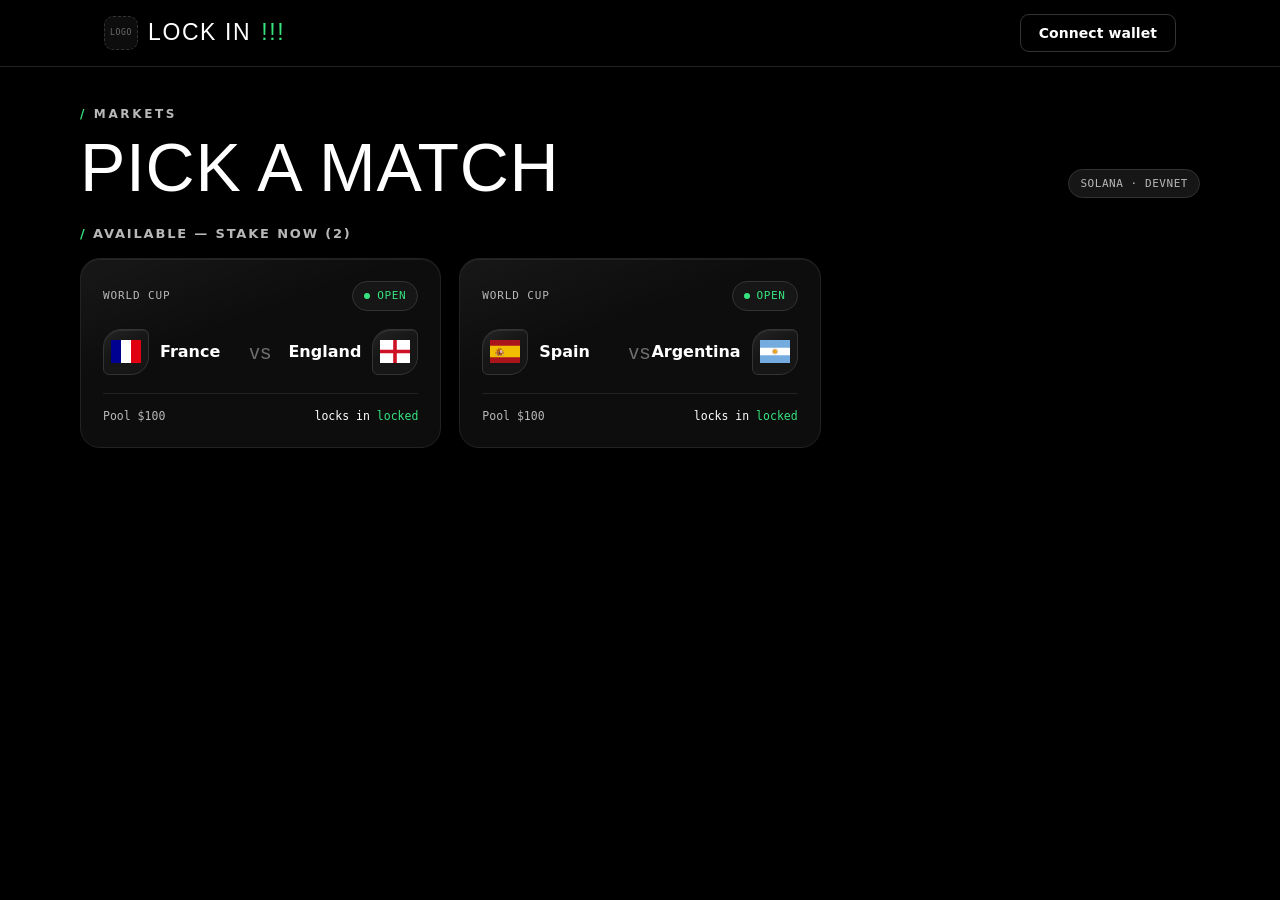
==== commit 0df4054e: "UI polish: flag-icons in diagonal-cut containers, marquee, glass cards, sim under graph - vendored f" ====
--- a/app/ui/app.html
+++ b/app/ui/app.html
@@ -114,7 +114,7 @@
 const code = s => FIFA[(s||'').trim().toLowerCase()] ?? ((s||'?').replace(/[^A-Za-z0-9]/g,'').slice(0,3).toUpperCase() || '?');
 const slug = s => (s||'').toLowerCase().replace(/[^a-z0-9]+/g,'-').replace(/(^-|-$)/g,'');
 function crestImg(name,extra){
-  return `<span class="crest ${extra||''}" data-code="${code(name)}"><img class="crest-logo" src="img/crest/${slug(name)}.png" alt="" loading="lazy" onerror="this.closest('.crest').classList.add('noimg');this.remove();"></span>`;
+  return `<span class="crest ${extra||''}" data-code="${code(name)}"><img class="crest-logo" src="img/crest/${slug(name)}.svg" alt="" loading="lazy" onerror="if(!this.dataset.p){this.dataset.p=1;this.src='img/crest/${slug(name)}.png';}else{this.closest('.crest').classList.add('noimg');this.remove();}"></span>`;
 }
 const isDemoMarket = m =>
   /devnet|demo|sample|monitor|test/i.test(m.competition||'') ||
--- a/app/ui/style.css
+++ b/app/ui/style.css
@@ -110,9 +110,11 @@
 .section-head{max-width:640px;margin-bottom:44px;}
 .section-head p{color:var(--muted);font-size:16.5px;margin:16px 0 0;}
 
-/* ---------- generic card ---------- */
+/* ---------- generic card (flat glass: edge-light, no glow) ---------- */
 .card{
-  background:var(--surface);border:1px solid var(--line);border-radius:var(--radius-lg);
+  background:linear-gradient(160deg,rgba(255,255,255,.045),rgba(255,255,255,0) 38%),var(--surface);
+  border:1px solid var(--line);border-radius:var(--radius-lg);
+  box-shadow:inset 0 1px 0 rgba(255,255,255,.07),inset -1px 0 0 rgba(255,255,255,.02);
   padding:26px;transition:border-color .18s ease,transform .18s ease;
 }
 
@@ -130,25 +132,37 @@
 .ph.hero-img{aspect-ratio:4/5;width:100%;}
 .ph.banner{aspect-ratio:16/5;width:100%;}
 
-/* team crest placeholder — clean monogram, no emoji */
+/* team crest — flag clipped with diagonally-opposed rounded corners (the signature cut) */
 .crest{
   display:inline-flex;align-items:center;justify-content:center;
-  width:46px;height:46px;border-radius:11px;border:1px solid var(--line-2);
-  background:var(--surface-2);font-family:var(--display);font-size:19px;
+  width:46px;height:46px;border-radius:18px 6px 18px 6px;border:1px solid var(--line-2);
+  background:linear-gradient(150deg,rgba(255,255,255,.06),rgba(255,255,255,0) 45%),var(--surface-2);
+  box-shadow:inset 0 1px 0 rgba(255,255,255,.08);
+  font-family:var(--display);font-size:19px;
   letter-spacing:.02em;color:var(--text);flex-shrink:0;
 }
-.crest.lg{width:60px;height:60px;font-size:25px;border-radius:14px;}
+.crest.lg{width:60px;height:60px;font-size:25px;border-radius:24px 8px 24px 8px;}
+
+/* the flag itself fills the cut container edge-to-edge */
+.crest .crest-logo,.flag-cut img{width:100%;height:100%;object-fit:cover;}
+.flag-cut{
+  display:inline-block;overflow:hidden;flex-shrink:0;
+  border-radius:18px 6px 18px 6px;border:1px solid var(--line-2);
+  box-shadow:inset 0 1px 0 rgba(255,255,255,.1);
+}
 
 /* ---------- match card ---------- */
 .match-grid{display:grid;grid-template-columns:repeat(3,minmax(0,1fr));gap:18px;}
 @media(max-width:820px){.match-grid{grid-template-columns:1fr;}}
 
 .match{
-  background:var(--surface);border:1px solid var(--line);border-radius:var(--radius-lg);
+  background:linear-gradient(160deg,rgba(255,255,255,.045),rgba(255,255,255,0) 38%),var(--surface);
+  border:1px solid var(--line);border-radius:var(--radius-lg);
+  box-shadow:inset 0 1px 0 rgba(255,255,255,.07);
   padding:22px;cursor:pointer;display:flex;flex-direction:column;gap:18px;
   transition:border-color .18s ease,transform .18s ease,background .18s ease;
 }
-.match:hover{border-color:var(--line-2);transform:translateY(-3px);}
+.match:hover{border-color:rgba(255,255,255,.28);transform:translateY(-3px);}
 .match.is-selected{border-color:var(--accent-line);background:var(--bg-2);}
 .match-top{display:flex;align-items:center;justify-content:space-between;}
 .match-comp{font-family:var(--mono);font-size:11px;letter-spacing:.08em;text-transform:uppercase;color:var(--muted);}
@@ -172,9 +186,9 @@
   padding:5px 11px;border-radius:20px;border:1px solid var(--line-2);color:var(--muted);background:var(--surface-2);
 }
 .pill .dot{width:6px;height:6px;border-radius:50%;background:var(--muted);}
-.pill.live{color:var(--accent);border-color:var(--accent-line);background:var(--accent-dim);}
+.pill.live{color:var(--accent);border-color:var(--line-2);background:var(--surface-2);}
 .pill.live .dot{background:var(--accent);animation:blink 1.5s ease-in-out infinite;}
-.pill.open{color:var(--accent);border-color:var(--accent-line);background:var(--accent-dim);}
+.pill.open{color:var(--accent);border-color:var(--line-2);background:var(--surface-2);}
 .pill.open .dot{background:var(--accent);}
 .pill.settled{color:var(--muted);}
 .pill.settled .dot{background:var(--muted-2);}
@@ -191,7 +205,7 @@
 .footer .logo{font-size:21px;}
 .footer .net-pill{
   font-family:var(--mono);font-size:11px;letter-spacing:.07em;color:var(--accent);
-  background:var(--accent-dim);border:1px solid var(--accent-line);padding:5px 12px;border-radius:20px;text-transform:uppercase;
+  background:var(--surface-2);border:1px solid var(--line-2);padding:5px 12px;border-radius:20px;text-transform:uppercase;
 }
 .chain-refs{display:grid;grid-template-columns:repeat(auto-fit,minmax(230px,1fr));gap:14px;}
 .chain-ref{background:var(--surface);border:1px solid var(--line);border-radius:12px;padding:14px 16px;}
@@ -201,9 +215,32 @@
 .footer-legal{margin-top:30px;font-family:var(--mono);font-size:11px;color:var(--muted-2);letter-spacing:.04em;}
 
 /* ---------- scroll reveal (progressive enhancement: visible without JS) ---------- */
-.reveal{transition:opacity .7s ease,transform .7s cubic-bezier(.2,.8,.2,1);}
-html.has-js .reveal{opacity:0;transform:translateY(18px);}
+.reveal{transition:opacity .8s ease,transform .8s cubic-bezier(.2,.8,.2,1);}
+html.has-js .reveal{opacity:0;transform:translateY(22px);}
 html.has-js .reveal.in{opacity:1;transform:none;}
+/* variants for a livelier landing page */
+html.has-js .reveal.from-left{transform:translateX(-26px);}
+html.has-js .reveal.from-right{transform:translateX(26px);}
+html.has-js .reveal.zoom{transform:scale(.96);}
+html.has-js .reveal.in{transform:none;}
+
+/* ---------- flag marquee (landing page) ---------- */
+.flag-marquee{overflow:hidden;position:relative;padding:6px 0;
+  -webkit-mask-image:linear-gradient(90deg,transparent,#000 12%,#000 88%,transparent);
+  mask-image:linear-gradient(90deg,transparent,#000 12%,#000 88%,transparent);}
+.flag-track{display:flex;gap:34px;width:max-content;animation:marquee 36s linear infinite;}
+.flag-marquee:hover .flag-track{animation-play-state:paused;}
+@keyframes marquee{from{transform:translateX(0);}to{transform:translateX(-50%);}}
+.flag-item{display:flex;flex-direction:column;align-items:center;gap:9px;flex-shrink:0;}
+.flag-item .flag-cut{width:64px;height:48px;transition:transform .25s ease;}
+.flag-item:hover .flag-cut{transform:translateY(-4px) rotate(-2deg);}
+.flag-item .fcode{font-family:var(--display);font-size:15px;letter-spacing:.1em;color:var(--muted);}
+
+/* ---------- USDC logo (usdc.png swaps in; $ shows until uploaded) ---------- */
+.usdc-ico{display:inline-flex;align-items:center;justify-content:center;vertical-align:middle;
+  width:1.05em;height:1.05em;border-radius:50%;overflow:hidden;background:var(--surface-2);
+  font-family:var(--mono);font-size:.72em;color:var(--muted);}
+.usdc-ico img{width:100%;height:100%;object-fit:contain;}
 
 @media(prefers-reduced-motion:reduce){
   *{animation:none!important;scroll-behavior:auto!important;}
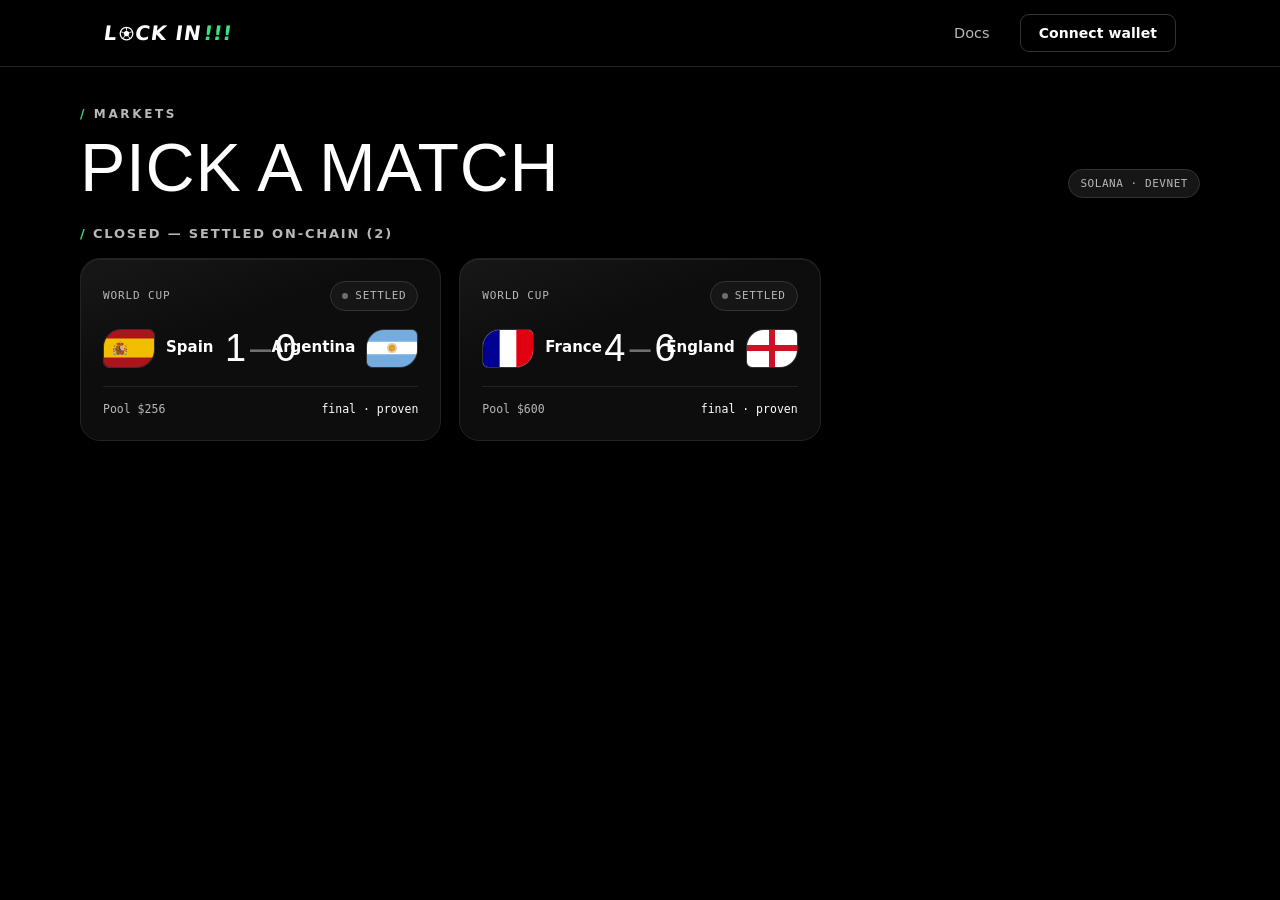
==== commit 9fa96cee: "brand: replace logo placeholder with type-only wordmark, football for the O Drops the dashed img/log" ====
--- a/app/ui/app.html
+++ b/app/ui/app.html
@@ -15,7 +15,9 @@
 
   /* ---- crest logos (drop img/crest/<team-slug>.png; monogram shows until then) ---- */
   .crest{overflow:hidden;position:relative;}
-  .crest .crest-logo{width:100%;height:100%;object-fit:contain;padding:7px;}
+  .crest .crest-logo{width:100%;height:100%;object-fit:cover;}
+  .crest{width:52px;height:39px;}  /* 4:3 like the flags — cut corners read cleanly */
+  .crest.lg{width:64px;height:48px;}
   .crest.noimg::after{content:attr(data-code);font-family:var(--display);}
 
   .badge{display:inline-flex;align-items:center;gap:7px;font-family:var(--mono);font-size:11px;letter-spacing:.05em;
@@ -41,8 +43,9 @@
 
 <nav class="nav">
   <div class="container nav-inner">
-    <a href="index.html" class="logo"><span class="logo-mark"><img src="img/logo.png" alt="" onerror="this.replaceWith('LOGO')"></span>LOCK&nbsp;IN<span class="bang">!!!</span></a>
+    <a href="index.html" class="logo" aria-label="Lock In — home"><span class="wordmark" aria-hidden="true">L<span class="ball-o"><svg viewBox="0 0 24 24" fill="none" aria-hidden="true"><circle cx="12" cy="12" r="10" stroke="currentColor" stroke-width="2"/><path d="M12.00 7.00L16.76 10.45L14.94 16.05L9.06 16.05L7.24 10.45Z" fill="currentColor"/><path d="M12.00 7.00L12.00 2.00M16.76 10.45L21.51 8.91M14.94 16.05L17.88 20.09M9.06 16.05L6.12 20.09M7.24 10.45L2.49 8.91" stroke="currentColor" stroke-width="1.4"/></svg></span>CK&nbsp;IN<span class="bang">!!!</span></span></a>
     <div class="nav-links">
+      <a href="docs.html">Docs</a>
       <span id="walletArea">
         <button class="btn ghost sm" id="connectBtn" onclick="connectWallet()">Connect wallet</button>
       </span>
--- a/app/ui/style.css
+++ b/app/ui/style.css
@@ -74,16 +74,17 @@
   border-bottom:1px solid var(--line);
 }
 .nav-inner{display:flex;align-items:center;justify-content:space-between;height:66px;}
-.logo{display:flex;align-items:center;gap:10px;font-family:var(--display);font-size:23px;letter-spacing:.07em;color:var(--text);}
-.logo .bang{color:var(--accent);}
-/* logo placeholder — drop img/logo.png and it replaces the LOGO box automatically */
-.logo-mark{
-  display:inline-flex;align-items:center;justify-content:center;flex-shrink:0;
-  width:34px;height:34px;border-radius:9px;border:1px dashed var(--line-2);
-  background:var(--surface);font-family:var(--mono);font-size:8px;letter-spacing:.08em;
-  color:var(--muted-2);overflow:hidden;
-}
-.logo-mark img{width:100%;height:100%;object-fit:contain;}
+/* ---------- wordmark: type-only logo, football stands in for the O ---------- */
+.logo{display:flex;align-items:center;color:var(--text);}
+.wordmark{
+  display:inline-block;font-family:var(--sans);font-weight:700;font-size:20px;
+  letter-spacing:.05em;text-transform:uppercase;line-height:1;white-space:nowrap;
+  transform:skewX(-8deg);
+}
+.wordmark .bang{color:var(--accent);margin-left:2px;letter-spacing:.02em;}
+.ball-o{display:inline-block;width:.76em;height:.76em;vertical-align:-.05em;margin:0 .06em;color:var(--text);transform:skewX(8deg);}
+.ball-o svg{display:block;width:100%;height:100%;transition:transform .6s cubic-bezier(.2,.8,.2,1);}
+.logo:hover .ball-o svg{transform:rotate(180deg);}
 .nav-links{display:flex;align-items:center;gap:30px;font-size:14.5px;font-weight:500;}
 .nav-links a{color:var(--muted);transition:color .16s;}
 .nav-links a:hover{color:var(--text);}
@@ -166,16 +167,16 @@
 .match.is-selected{border-color:var(--accent-line);background:var(--bg-2);}
 .match-top{display:flex;align-items:center;justify-content:space-between;}
 .match-comp{font-family:var(--mono);font-size:11px;letter-spacing:.08em;text-transform:uppercase;color:var(--muted);}
-.match-teams{display:flex;align-items:center;gap:16px;}
+.match-teams{display:flex;align-items:center;gap:12px;}
 .match-side{display:flex;align-items:center;gap:11px;flex:1;min-width:0;}
 .match-side.away{flex-direction:row-reverse;text-align:right;}
-.match-side .tname{font-family:var(--sans);font-weight:600;font-size:16px;line-height:1.1;}
+.match-side .tname{font-family:var(--sans);font-weight:600;font-size:15px;line-height:1.15;overflow-wrap:break-word;}
 .match-score{
   font-family:var(--display);font-size:38px;line-height:1;color:var(--text);
   min-width:66px;text-align:center;
 }
 .match-score .sep{color:var(--muted-2);margin:0 4px;}
-.match-score.tbd{font-size:20px;color:var(--muted-2);letter-spacing:.06em;}
+.match-score.tbd{font-size:16px;color:var(--muted-2);letter-spacing:.08em;min-width:44px;}
 .match-foot{display:flex;align-items:center;justify-content:space-between;
   border-top:1px solid var(--line);padding-top:14px;font-family:var(--mono);font-size:11.5px;color:var(--muted);}
 
@@ -202,7 +203,7 @@
 /* ---------- footer ---------- */
 .footer{border-top:1px solid var(--line);margin-top:var(--gap-section);padding:48px 0 56px;}
 .footer-top{display:flex;justify-content:space-between;flex-wrap:wrap;gap:24px;align-items:flex-start;margin-bottom:34px;}
-.footer .logo{font-size:21px;}
+.footer .wordmark{font-size:18px;}
 .footer .net-pill{
   font-family:var(--mono);font-size:11px;letter-spacing:.07em;color:var(--accent);
   background:var(--surface-2);border:1px solid var(--line-2);padding:5px 12px;border-radius:20px;text-transform:uppercase;
@@ -237,9 +238,9 @@
 .flag-item .fcode{font-family:var(--display);font-size:15px;letter-spacing:.1em;color:var(--muted);}
 
 /* ---------- USDC logo (usdc.png swaps in; $ shows until uploaded) ---------- */
-.usdc-ico{display:inline-flex;align-items:center;justify-content:center;vertical-align:middle;
-  width:1.05em;height:1.05em;border-radius:50%;overflow:hidden;background:var(--surface-2);
-  font-family:var(--mono);font-size:.72em;color:var(--muted);}
+.usdc-ico{display:inline-flex;align-items:center;justify-content:center;vertical-align:-3px;
+  width:20px;height:20px;border-radius:50%;overflow:hidden;background:var(--surface-2);
+  font-family:var(--mono);font-size:11px;color:var(--muted);}
 .usdc-ico img{width:100%;height:100%;object-fit:contain;}
 
 @media(prefers-reduced-motion:reduce){
